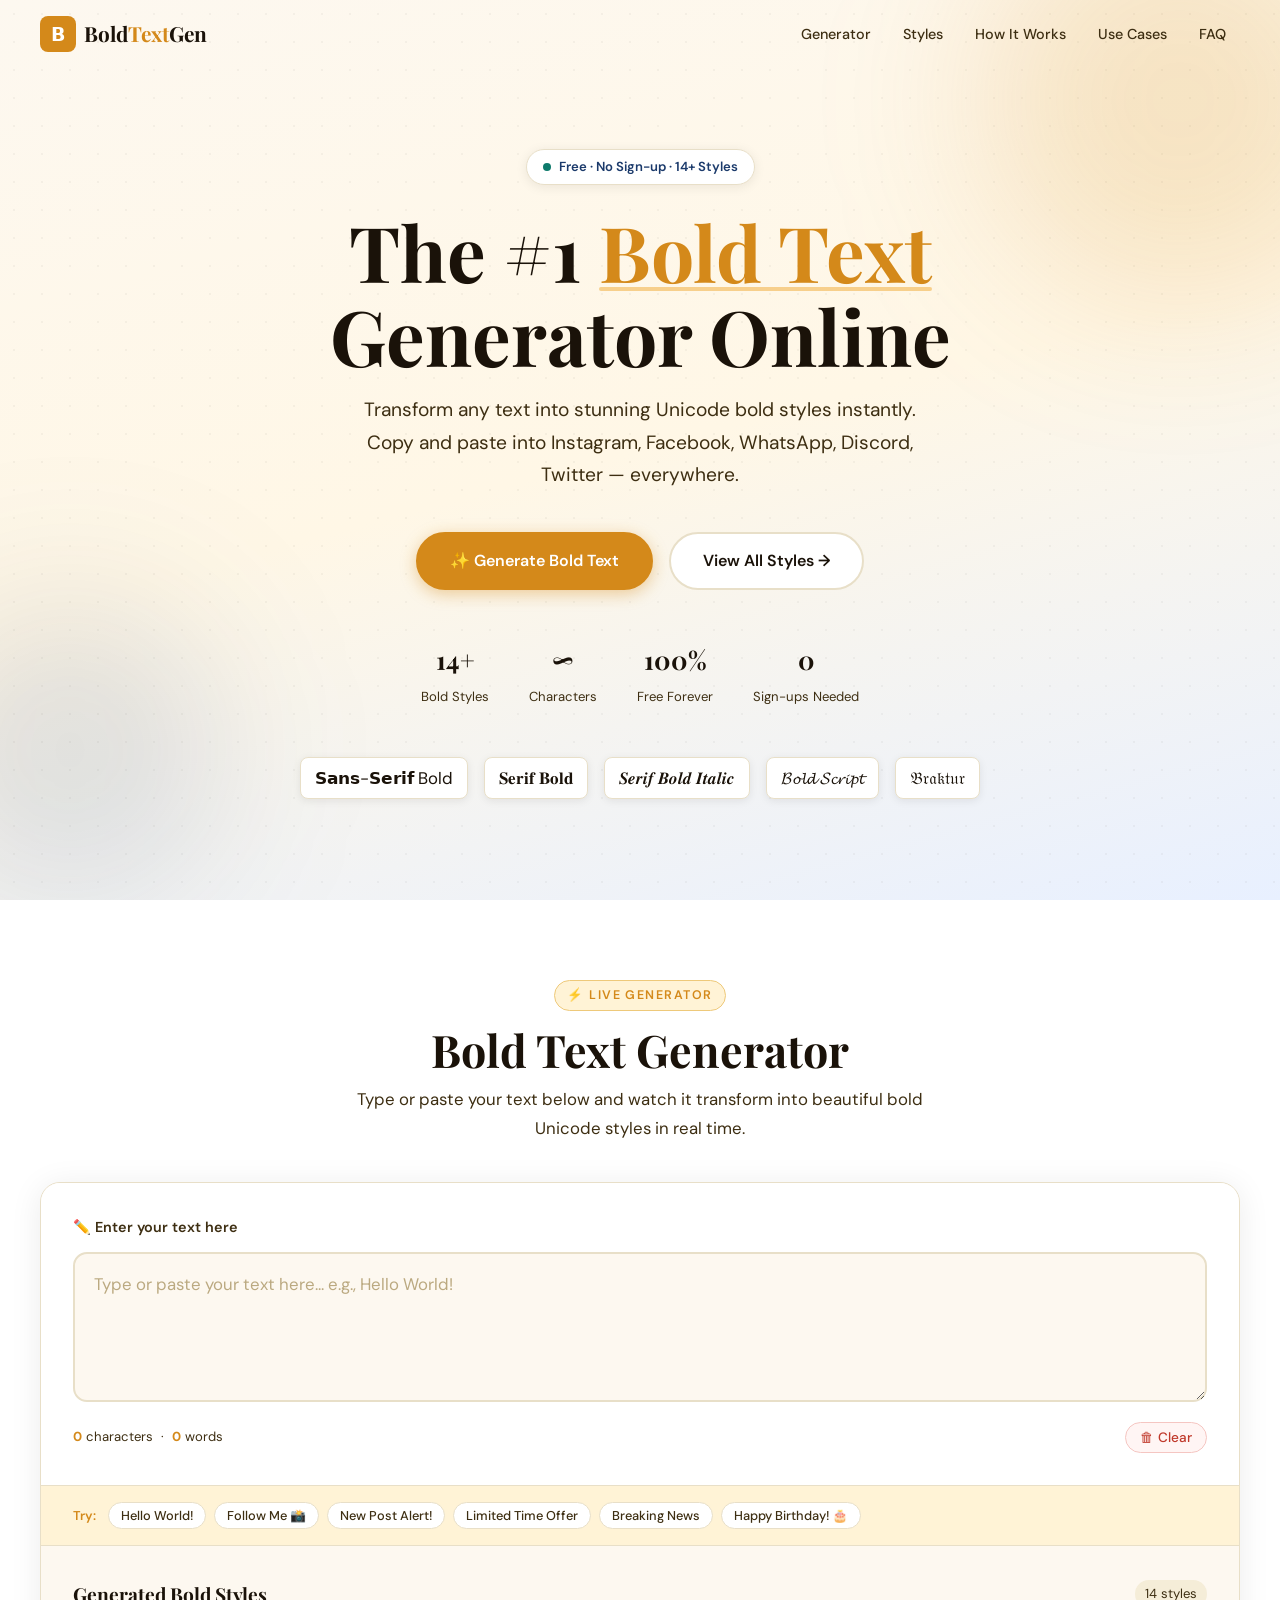
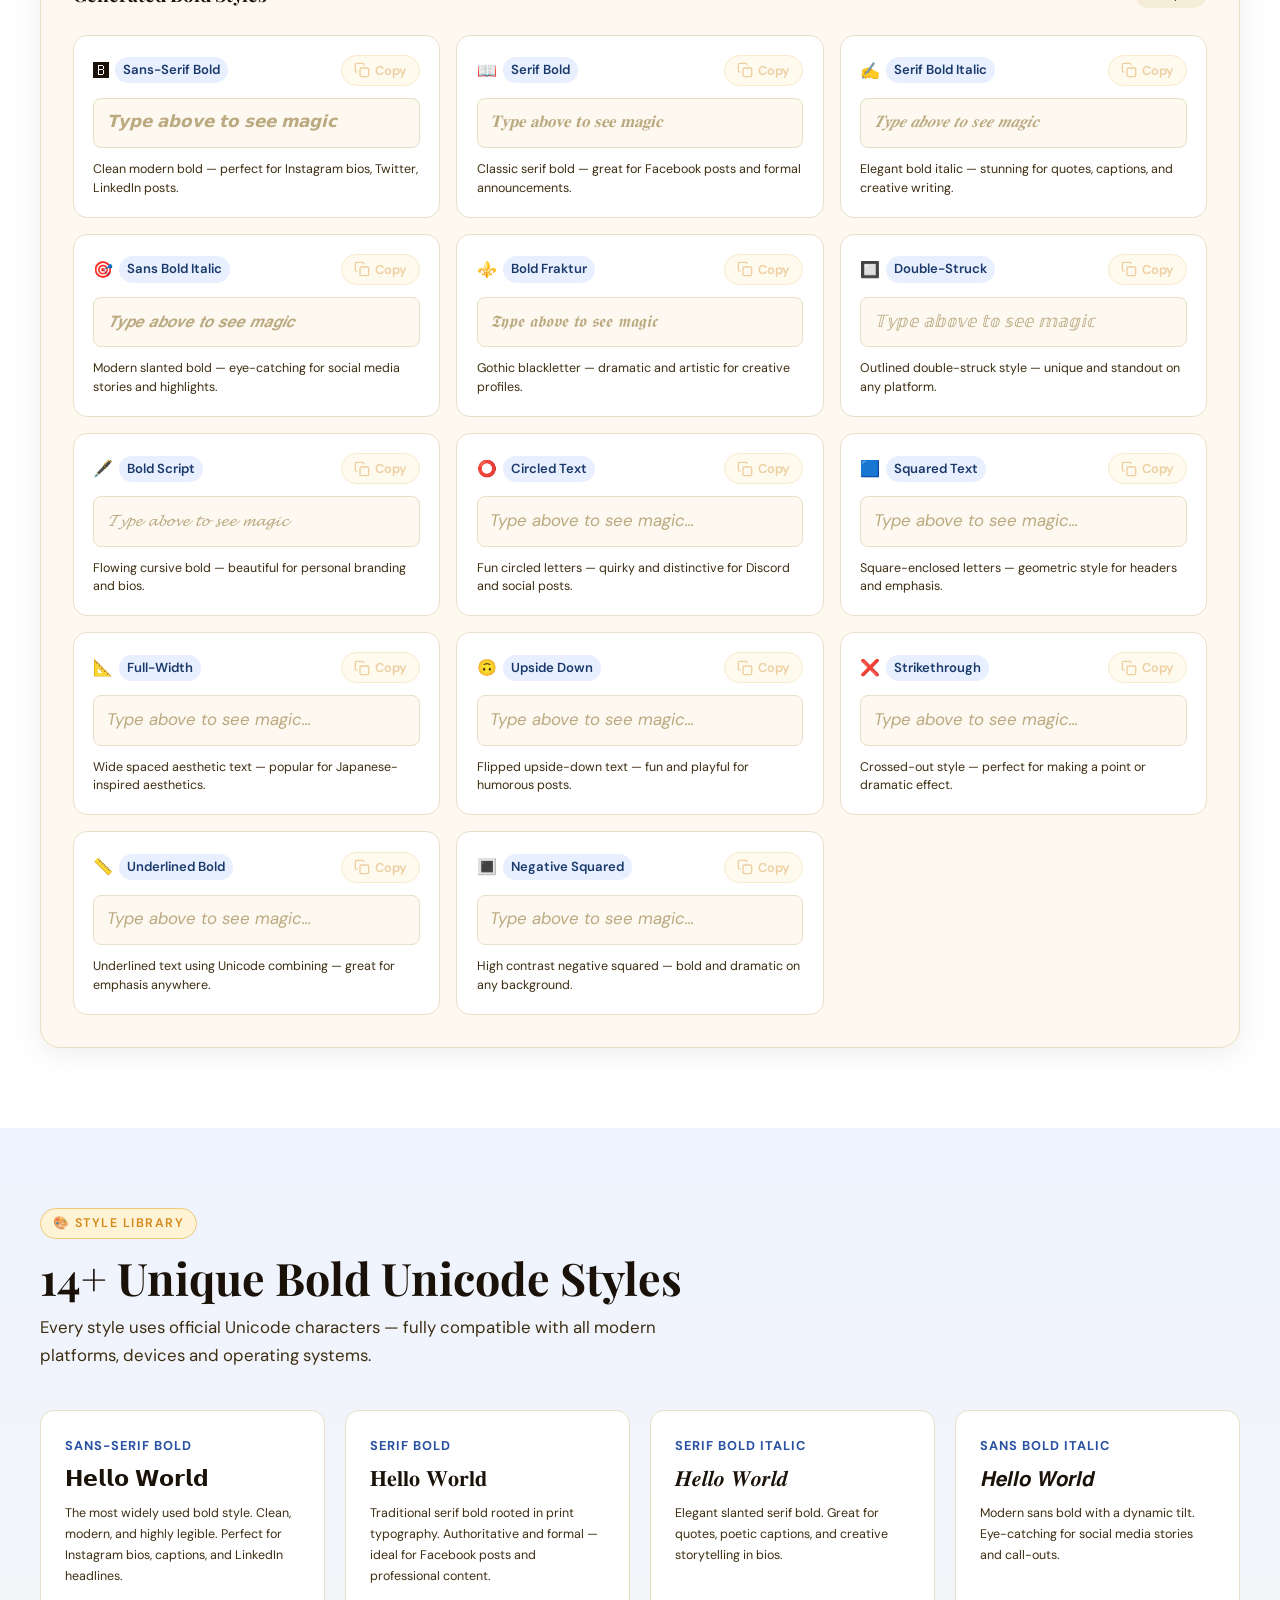
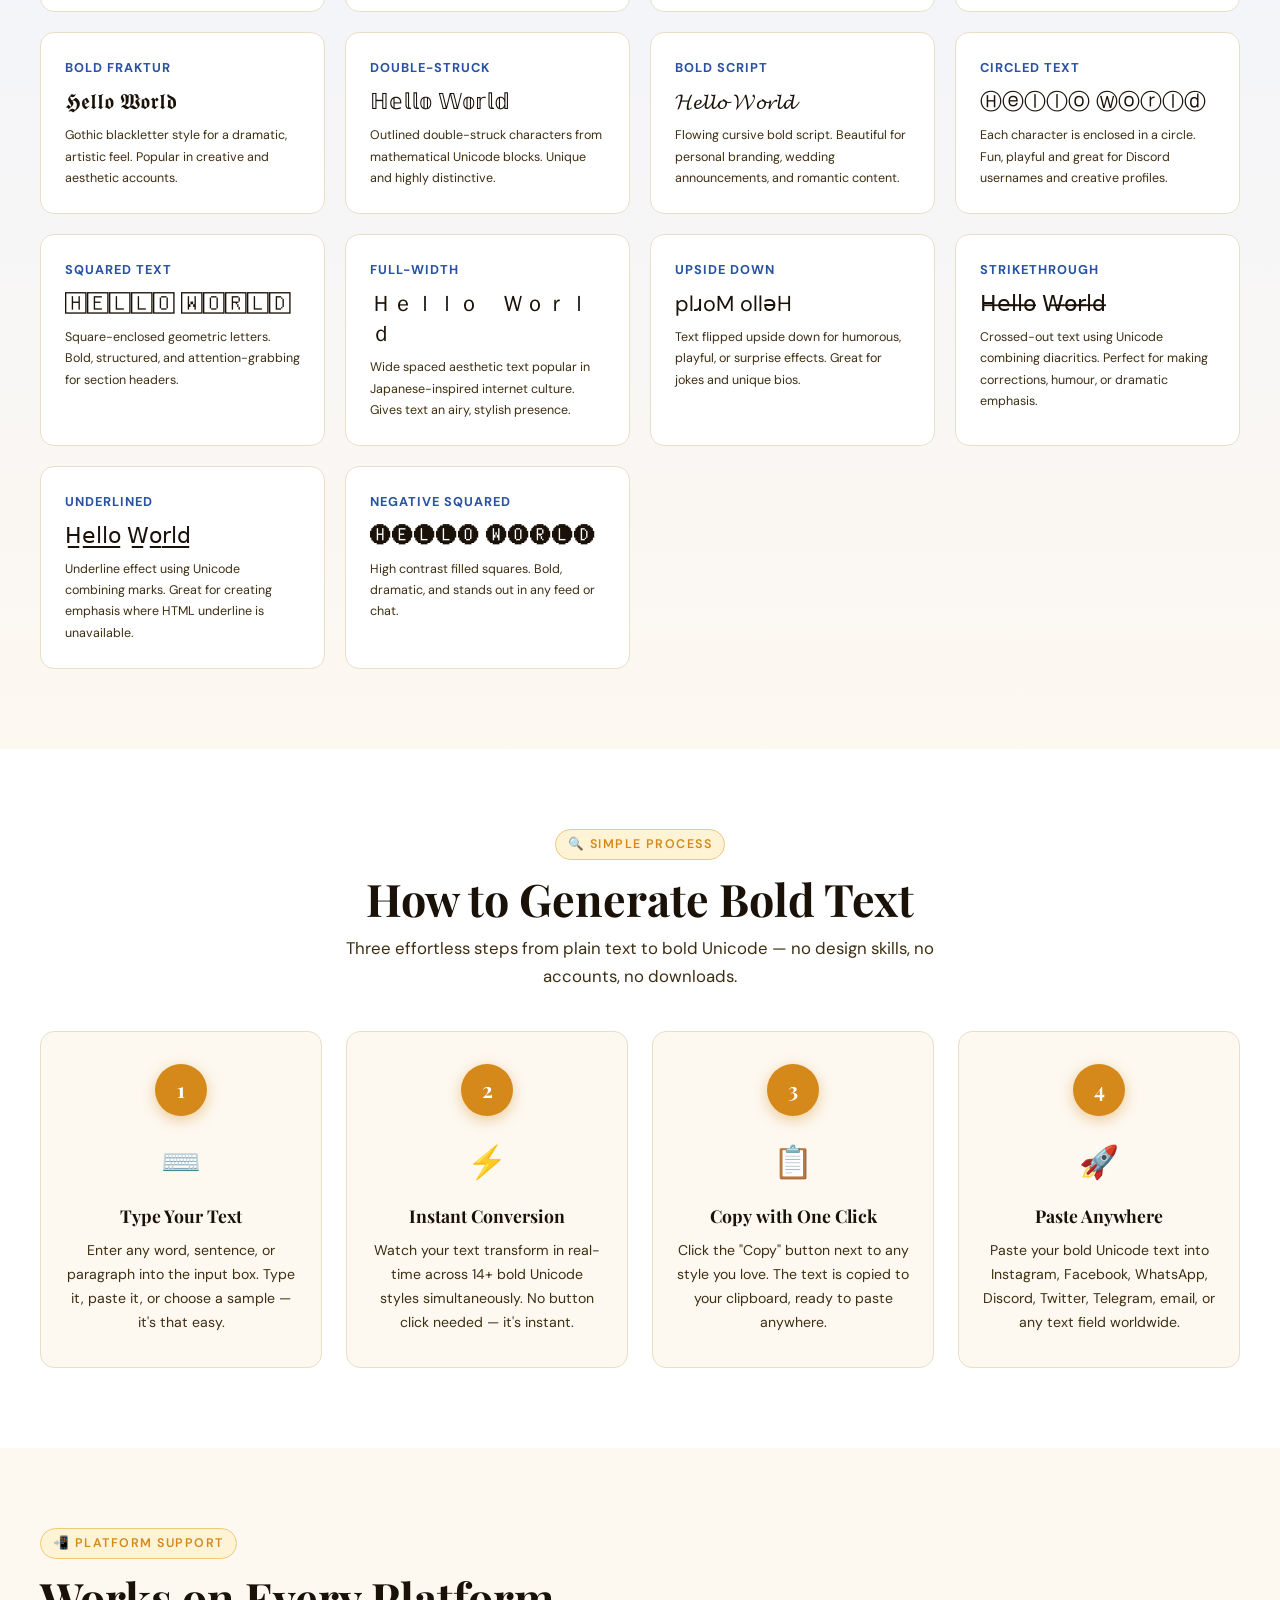
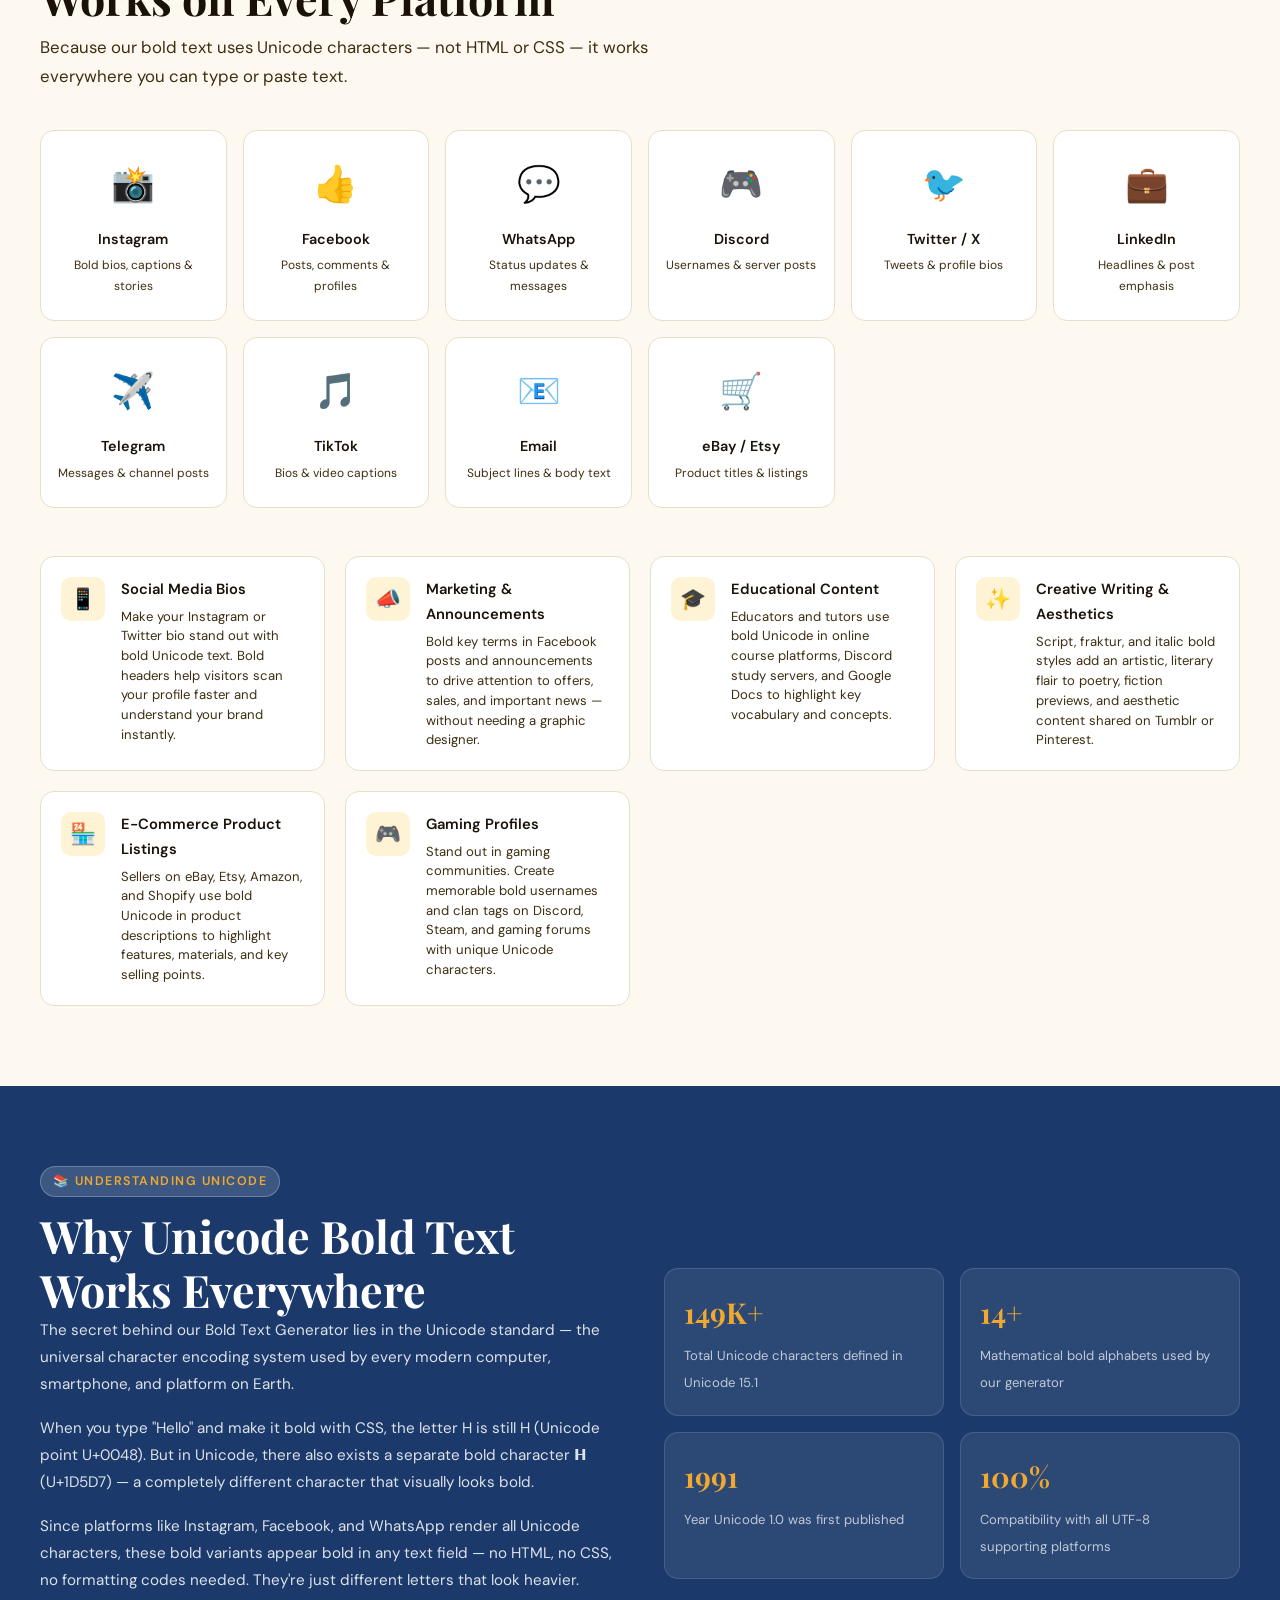
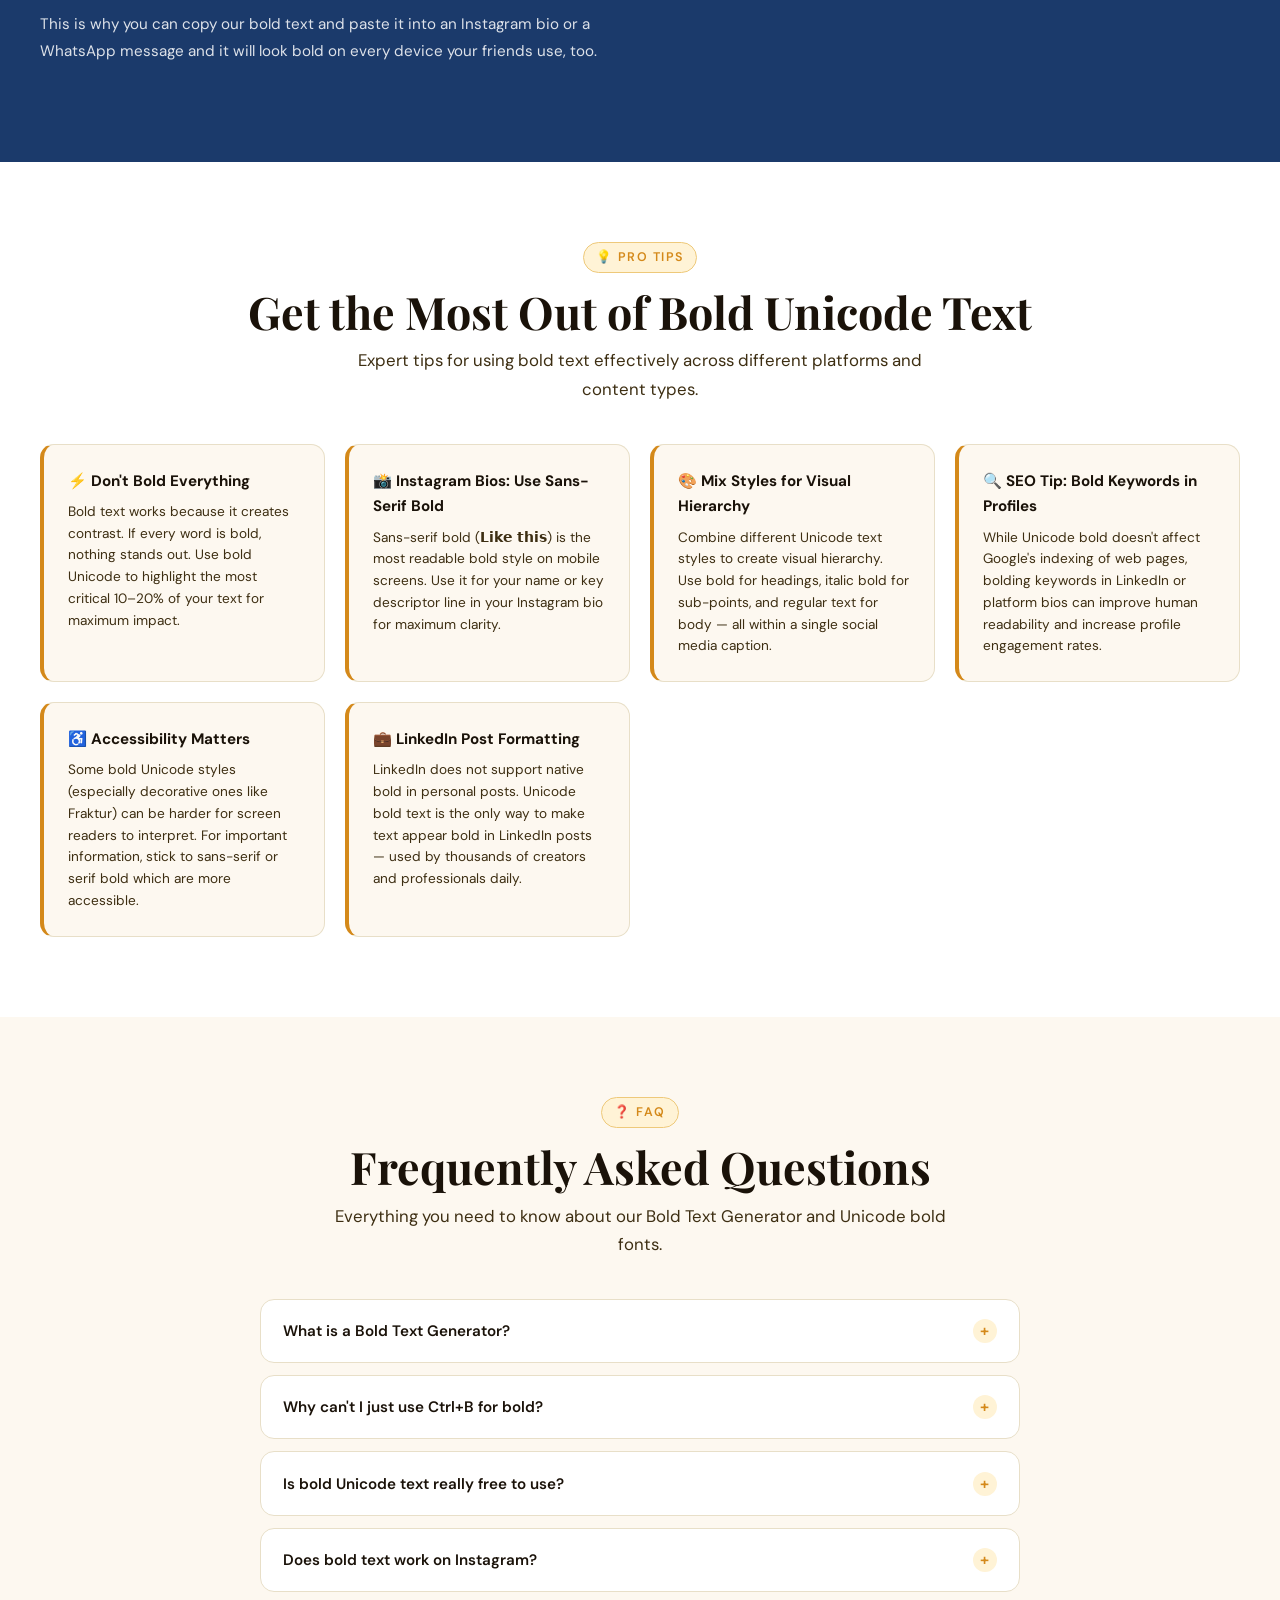
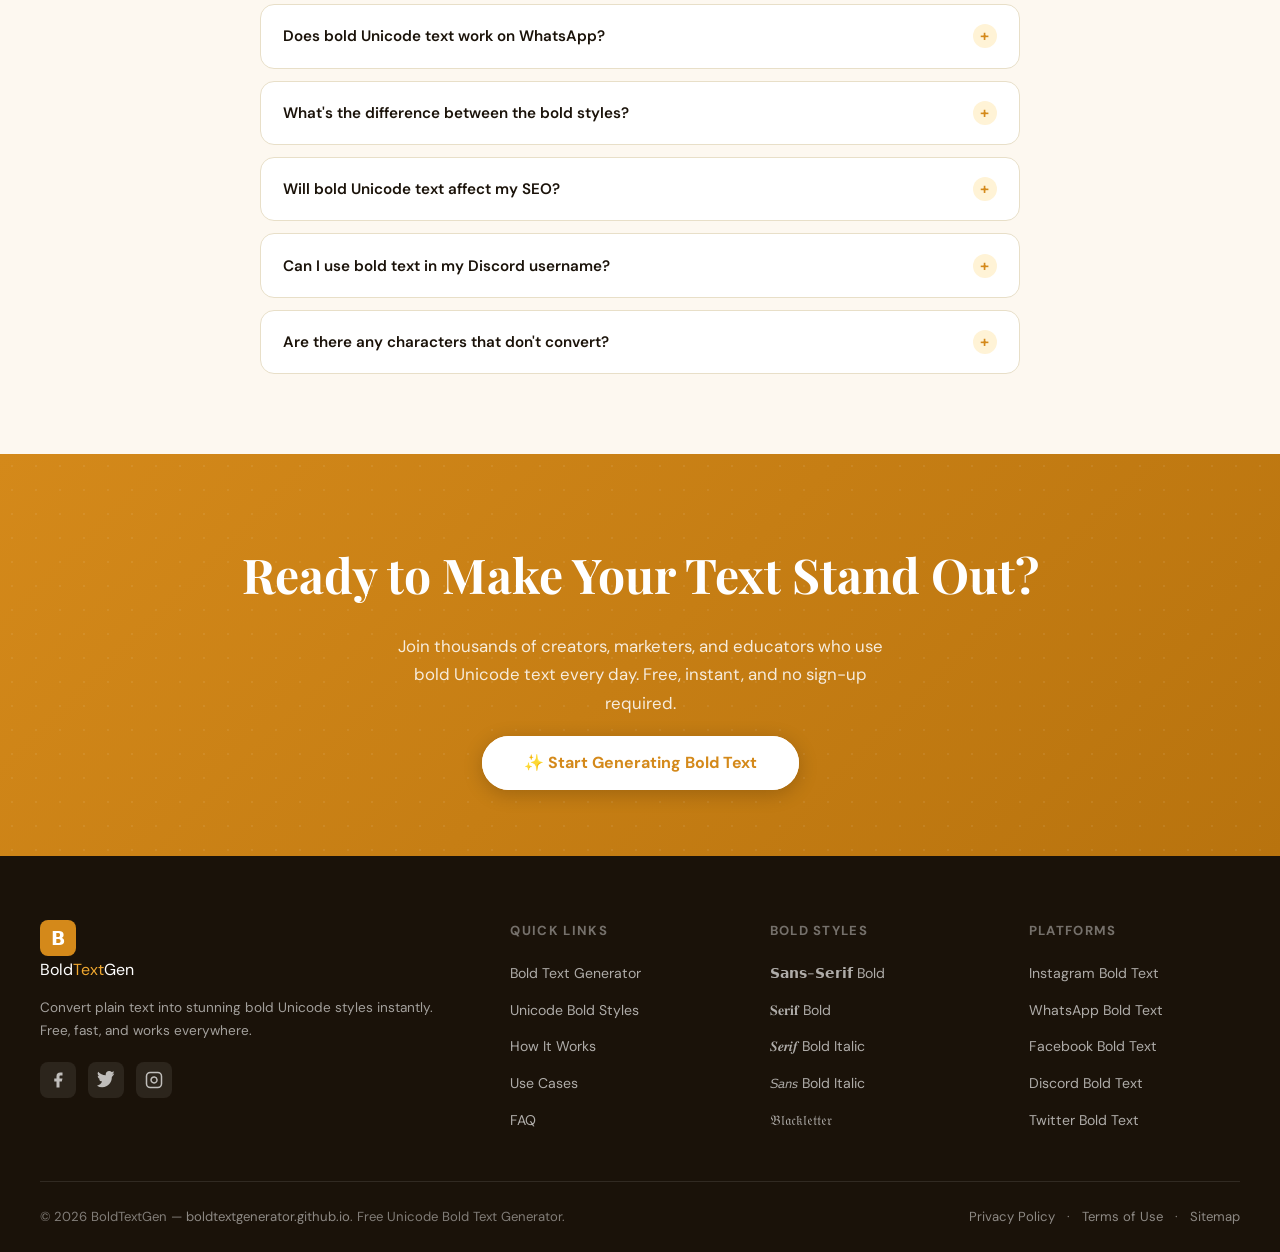
==== index.html @ 22247090 "Add files via upload" ====
<!DOCTYPE html>
<html lang="en">
<head>
  <meta charset="UTF-8" />
  <meta name="viewport" content="width=device-width, initial-scale=1.0" />
  <title>Bold Text Generator — Free Unicode Bold Fonts for Instagram, Facebook & More</title>
  <meta name="description" content="Free Bold Text Generator — Convert any text into 14+ Unicode bold styles instantly. Copy bold sans-serif, serif, italic, fraktur & more. Works on Instagram, Facebook, WhatsApp, Discord, Twitter." />
  <meta name="keywords" content="bold text generator, bold font generator, unicode bold text, bold text copy paste, instagram bold text, facebook bold text, bold letters generator, bold unicode, bold text for social media, whatsapp bold text" />
  <meta name="author" content="BoldTextGenerator" />
  <link rel="canonical" href="https://boldtextgenerator.github.io/" />

  <!-- Open Graph -->
  <meta property="og:type" content="website" />
  <meta property="og:title" content="Bold Text Generator — Free Unicode Bold Fonts" />
  <meta property="og:description" content="Convert text to 14+ bold Unicode styles instantly. Copy and paste anywhere — Instagram, WhatsApp, Facebook, Discord, Twitter." />
  <meta property="og:url" content="https://boldtextgenerator.github.io/" />
  <meta property="og:image" content="https://boldtextgenerator.github.io/og-image.png" />
  <meta property="og:site_name" content="BoldTextGenerator" />

  <!-- Twitter Card -->
  <meta name="twitter:card" content="summary_large_image" />
  <meta name="twitter:title" content="Bold Text Generator — Free Unicode Bold Fonts" />
  <meta name="twitter:description" content="Convert text to 14+ bold Unicode styles. Works everywhere: Instagram, Facebook, Discord, WhatsApp." />
  <meta name="twitter:image" content="https://boldtextgenerator.github.io/og-image.png" />

  <!-- Favicon inline -->
  <link rel="icon" href="data:image/svg+xml,<svg xmlns='http://www.w3.org/2000/svg' viewBox='0 0 32 32'><rect width='32' height='32' rx='8' fill='%23D4891A'/><text x='6' y='24' font-size='22' fill='white' font-weight='900' font-family='Georgia'>𝗕</text></svg>" />

  <!-- CSS -->
  <link rel="stylesheet" href="css/style.css" />

  <!-- Schema Markup — WebApplication -->
  <script type="application/ld+json">
  {
    "@context": "https://schema.org",
    "@type": "WebApplication",
    "name": "Bold Text Generator",
    "url": "https://boldtextgenerator.github.io",
    "description": "Free online tool to convert any text into 14+ Unicode bold styles. Supports sans-serif bold, serif bold, bold italic, fraktur, script and more. Works on Instagram, Facebook, WhatsApp, Discord.",
    "applicationCategory": "UtilitiesApplication",
    "operatingSystem": "Web",
    "offers": {
      "@type": "Offer",
      "price": "0",
      "priceCurrency": "USD"
    },
    "featureList": [
      "14+ Unicode bold text styles",
      "Instant real-time conversion",
      "One-click copy to clipboard",
      "Works on all platforms",
      "Mobile friendly",
      "No sign-up required"
    ]
  }
  </script>

  <!-- Schema Markup — FAQPage -->
  <script type="application/ld+json">
  {
    "@context": "https://schema.org",
    "@type": "FAQPage",
    "mainEntity": [
      {
        "@type": "Question",
        "name": "What is a Bold Text Generator?",
        "acceptedAnswer": {
          "@type": "Answer",
          "text": "A Bold Text Generator converts regular text into Unicode bold characters that look bold without using HTML or CSS formatting. These Unicode characters work anywhere text is accepted — social media, messaging apps, email, and more."
        }
      },
      {
        "@type": "Question",
        "name": "How does bold text work on Instagram and Facebook?",
        "acceptedAnswer": {
          "@type": "Answer",
          "text": "Instagram and Facebook bio, captions, and posts do not support HTML formatting. Unicode bold characters like 𝗕𝗼𝗹𝗱 look bold because they are distinct characters in the Unicode standard, not styling — so they appear bold everywhere."
        }
      },
      {
        "@type": "Question",
        "name": "Is the Bold Text Generator free to use?",
        "acceptedAnswer": {
          "@type": "Answer",
          "text": "Yes! Our Bold Text Generator is 100% free with no account, sign-up, or subscription required. Just type your text and copy the bold version."
        }
      },
      {
        "@type": "Question",
        "name": "What bold text styles are available?",
        "acceptedAnswer": {
          "@type": "Answer",
          "text": "We offer 14+ bold Unicode styles including Sans-Serif Bold, Serif Bold, Bold Italic (Serif & Sans), Bold Fraktur, Bold Script, Double-Struck, Circled, Squared, Full-Width, Upside Down, Strikethrough, and more."
        }
      }
    ]
  }
  </script>

  <!-- Schema Markup — BreadcrumbList -->
  <script type="application/ld+json">
  {
    "@context": "https://schema.org",
    "@type": "BreadcrumbList",
    "itemListElement": [
      {
        "@type": "ListItem",
        "position": 1,
        "name": "Home",
        "item": "https://boldtextgenerator.github.io/"
      }
    ]
  }
  </script>
</head>
<body>

  <!-- ── HEADER (JS Component) ─────────────────────────────── -->
  <header id="site-header" role="banner"></header>

  <!-- ── TOAST ──────────────────────────────────────────────── -->
  <div id="toast" role="status" aria-live="polite"></div>

  <main>

    <!-- ══════════════════════════════════════════════════════════
         SECTION 1: HERO
    ══════════════════════════════════════════════════════════ -->
    <section id="hero" aria-label="Bold Text Generator Hero">
      <div class="hero-bg-pattern"></div>
      <div class="hero-blob hero-blob-1"></div>
      <div class="hero-blob hero-blob-2"></div>
      <div class="container">
        <div class="hero-content">
          <div class="hero-badge">
            <span class="dot"></span>
            Free · No Sign-up · 14+ Styles
          </div>
          <h1 class="hero-title">
            The #1 <span class="highlight">Bold Text</span><br>Generator Online
          </h1>
          <p class="hero-subtitle">
            Transform any text into stunning Unicode bold styles instantly. Copy and paste into Instagram, Facebook, WhatsApp, Discord, Twitter — everywhere.
          </p>
          <div class="hero-cta-group">
            <a href="#generator" class="btn-primary">✨ Generate Bold Text</a>
            <a href="#styles" class="btn-secondary">View All Styles →</a>
          </div>
          <div class="hero-stats">
            <div class="hero-stat">
              <strong>14+</strong>
              <span>Bold Styles</span>
            </div>
            <div class="hero-stat">
              <strong>∞</strong>
              <span>Characters</span>
            </div>
            <div class="hero-stat">
              <strong>100%</strong>
              <span>Free Forever</span>
            </div>
            <div class="hero-stat">
              <strong>0</strong>
              <span>Sign-ups Needed</span>
            </div>
          </div>
          <div class="hero-bold-preview" aria-label="Bold text style previews">
            <span class="preview-chip">𝗦𝗮𝗻𝘀-𝗦𝗲𝗿𝗶𝗳 Bold</span>
            <span class="preview-chip">𝐒𝐞𝐫𝐢𝐟 𝐁𝐨𝐥𝐝</span>
            <span class="preview-chip">𝑺𝒆𝒓𝒊𝒇 𝑩𝒐𝒍𝒅 𝑰𝒕𝒂𝒍𝒊𝒄</span>
            <span class="preview-chip">𝓑𝓸𝓵𝓭 𝓢𝓬𝓻𝓲𝓹𝓽</span>
            <span class="preview-chip">𝔅𝔯𝔞𝔨𝔱𝔲𝔯</span>
          </div>
        </div>
      </div>
    </section>

    <!-- ══════════════════════════════════════════════════════════
         SECTION 2: GENERATOR TOOL
    ══════════════════════════════════════════════════════════ -->
    <section id="generator" aria-label="Bold Text Generator Tool">
      <div class="container">
        <div class="section-header animate-in" style="text-align:center;">
          <div class="section-tag">⚡ Live Generator</div>
          <h2 class="section-title">Bold Text Generator</h2>
          <p class="section-subtitle" style="margin:0.5rem auto 0;">Type or paste your text below and watch it transform into beautiful bold Unicode styles in real time.</p>
        </div>

        <div class="generator-wrap animate-in">
          <!-- Input -->
          <div class="generator-input-area">
            <div class="input-label">
              ✏️ Enter your text here
            </div>
            <div class="input-wrap">
              <textarea
                id="inputText"
                placeholder="Type or paste your text here... e.g., Hello World!"
                aria-label="Enter text to convert to bold"
                rows="4"
                spellcheck="true"
              ></textarea>
            </div>
            <div class="input-footer">
              <span class="char-count">
                <strong id="charCount">0</strong> characters &nbsp;·&nbsp; <strong id="wordCount">0</strong> words
              </span>
              <div class="input-actions">
                <button class="btn-clear" id="clearBtn" aria-label="Clear input text">
                  🗑 Clear
                </button>
              </div>
            </div>
          </div>

          <!-- Sample Texts -->
          <div class="sample-row" aria-label="Sample text shortcuts">
            <span class="sample-label">Try:</span>
            <button class="sample-btn" data-sample="Hello World!" aria-label="Sample: Hello World">Hello World!</button>
            <button class="sample-btn" data-sample="Follow Me on Instagram" aria-label="Sample: Follow Me">Follow Me 📸</button>
            <button class="sample-btn" data-sample="New Post Alert!" aria-label="Sample: New Post Alert">New Post Alert!</button>
            <button class="sample-btn" data-sample="Limited Time Offer" aria-label="Sample: Limited Time Offer">Limited Time Offer</button>
            <button class="sample-btn" data-sample="Breaking News" aria-label="Sample: Breaking News">Breaking News</button>
            <button class="sample-btn" data-sample="Happy Birthday!" aria-label="Sample: Happy Birthday">Happy Birthday! 🎂</button>
          </div>

          <!-- Output -->
          <div class="output-grid-wrap">
            <div class="output-grid-header">
              <h3 class="output-grid-title">Generated Bold Styles</h3>
              <span class="output-grid-count">14 styles</span>
            </div>
            <div id="outputContainer" role="region" aria-label="Bold text outputs" aria-live="polite"></div>
          </div>
        </div>
      </div>
    </section>

    <!-- ══════════════════════════════════════════════════════════
         SECTION 3: STYLES SHOWCASE
    ══════════════════════════════════════════════════════════ -->
    <section id="styles" aria-label="Unicode Bold Text Styles">
      <div class="container">
        <div class="section-header animate-in">
          <div class="section-tag">🎨 Style Library</div>
          <h2 class="section-title">14+ Unique Bold Unicode Styles</h2>
          <p class="section-subtitle">Every style uses official Unicode characters — fully compatible with all modern platforms, devices and operating systems.</p>
        </div>
        <div class="styles-grid">
          <div class="style-showcase-card animate-in">
            <div class="style-name">Sans-Serif Bold</div>
            <div class="style-preview">𝗛𝗲𝗹𝗹𝗼 𝗪𝗼𝗿𝗹𝗱</div>
            <p class="style-desc-small">The most widely used bold style. Clean, modern, and highly legible. Perfect for Instagram bios, captions, and LinkedIn headlines.</p>
          </div>
          <div class="style-showcase-card animate-in">
            <div class="style-name">Serif Bold</div>
            <div class="style-preview">𝐇𝐞𝐥𝐥𝐨 𝐖𝐨𝐫𝐥𝐝</div>
            <p class="style-desc-small">Traditional serif bold rooted in print typography. Authoritative and formal — ideal for Facebook posts and professional content.</p>
          </div>
          <div class="style-showcase-card animate-in">
            <div class="style-name">Serif Bold Italic</div>
            <div class="style-preview">𝑯𝒆𝒍𝒍𝒐 𝑾𝒐𝒓𝒍𝒅</div>
            <p class="style-desc-small">Elegant slanted serif bold. Great for quotes, poetic captions, and creative storytelling in bios.</p>
          </div>
          <div class="style-showcase-card animate-in">
            <div class="style-name">Sans Bold Italic</div>
            <div class="style-preview">𝙃𝙚𝙡𝙡𝙤 𝙒𝙤𝙧𝙡𝙙</div>
            <p class="style-desc-small">Modern sans bold with a dynamic tilt. Eye-catching for social media stories and call-outs.</p>
          </div>
          <div class="style-showcase-card animate-in">
            <div class="style-name">Bold Fraktur</div>
            <div class="style-preview">𝕳𝖊𝖑𝖑𝖔 𝖂𝖔𝖗𝖑𝖉</div>
            <p class="style-desc-small">Gothic blackletter style for a dramatic, artistic feel. Popular in creative and aesthetic accounts.</p>
          </div>
          <div class="style-showcase-card animate-in">
            <div class="style-name">Double-Struck</div>
            <div class="style-preview">ℍ𝕖𝕝𝕝𝕠 𝕎𝕠𝕣𝕝𝕕</div>
            <p class="style-desc-small">Outlined double-struck characters from mathematical Unicode blocks. Unique and highly distinctive.</p>
          </div>
          <div class="style-showcase-card animate-in">
            <div class="style-name">Bold Script</div>
            <div class="style-preview">𝓗𝓮𝓵𝓵𝓸 𝓦𝓸𝓻𝓵𝓭</div>
            <p class="style-desc-small">Flowing cursive bold script. Beautiful for personal branding, wedding announcements, and romantic content.</p>
          </div>
          <div class="style-showcase-card animate-in">
            <div class="style-name">Circled Text</div>
            <div class="style-preview">Ⓗⓔⓛⓛⓞ Ⓦⓞⓡⓛⓓ</div>
            <p class="style-desc-small">Each character is enclosed in a circle. Fun, playful and great for Discord usernames and creative profiles.</p>
          </div>
          <div class="style-showcase-card animate-in">
            <div class="style-name">Squared Text</div>
            <div class="style-preview">🄷🄴🄻🄻🄾 🅆🄾🅁🄻🄳</div>
            <p class="style-desc-small">Square-enclosed geometric letters. Bold, structured, and attention-grabbing for section headers.</p>
          </div>
          <div class="style-showcase-card animate-in">
            <div class="style-name">Full-Width</div>
            <div class="style-preview">Ｈｅｌｌｏ　Ｗｏｒｌｄ</div>
            <p class="style-desc-small">Wide spaced aesthetic text popular in Japanese-inspired internet culture. Gives text an airy, stylish presence.</p>
          </div>
          <div class="style-showcase-card animate-in">
            <div class="style-name">Upside Down</div>
            <div class="style-preview">plɹoM ollǝH</div>
            <p class="style-desc-small">Text flipped upside down for humorous, playful, or surprise effects. Great for jokes and unique bios.</p>
          </div>
          <div class="style-showcase-card animate-in">
            <div class="style-name">Strikethrough</div>
            <div class="style-preview">H̶e̶l̶l̶o̶ W̶o̶r̶l̶d̶</div>
            <p class="style-desc-small">Crossed-out text using Unicode combining diacritics. Perfect for making corrections, humour, or dramatic emphasis.</p>
          </div>
          <div class="style-showcase-card animate-in">
            <div class="style-name">Underlined</div>
            <div class="style-preview">H̲e̲l̲l̲o̲ W̲o̲r̲l̲d̲</div>
            <p class="style-desc-small">Underline effect using Unicode combining marks. Great for creating emphasis where HTML underline is unavailable.</p>
          </div>
          <div class="style-showcase-card animate-in">
            <div class="style-name">Negative Squared</div>
            <div class="style-preview">🅗🅔🅛🅛🅞 🅦🅞🅡🅛🅓</div>
            <p class="style-desc-small">High contrast filled squares. Bold, dramatic, and stands out in any feed or chat.</p>
          </div>
        </div>
      </div>
    </section>

    <!-- ══════════════════════════════════════════════════════════
         SECTION 4: HOW IT WORKS
    ══════════════════════════════════════════════════════════ -->
    <section id="how-it-works" aria-label="How Bold Text Generator Works">
      <div class="container">
        <div class="section-header animate-in" style="text-align:center;">
          <div class="section-tag">🔍 Simple Process</div>
          <h2 class="section-title">How to Generate Bold Text</h2>
          <p class="section-subtitle" style="margin:0.5rem auto 0;">Three effortless steps from plain text to bold Unicode — no design skills, no accounts, no downloads.</p>
        </div>
        <div class="steps-grid">
          <div class="step-card animate-in">
            <div class="step-number">1</div>
            <div class="step-icon">⌨️</div>
            <h3 class="step-title">Type Your Text</h3>
            <p class="step-text">Enter any word, sentence, or paragraph into the input box. Type it, paste it, or choose a sample — it's that easy.</p>
          </div>
          <div class="step-card animate-in">
            <div class="step-number">2</div>
            <div class="step-icon">⚡</div>
            <h3 class="step-title">Instant Conversion</h3>
            <p class="step-text">Watch your text transform in real-time across 14+ bold Unicode styles simultaneously. No button click needed — it's instant.</p>
          </div>
          <div class="step-card animate-in">
            <div class="step-number">3</div>
            <div class="step-icon">📋</div>
            <h3 class="step-title">Copy with One Click</h3>
            <p class="step-text">Click the "Copy" button next to any style you love. The text is copied to your clipboard, ready to paste anywhere.</p>
          </div>
          <div class="step-card animate-in">
            <div class="step-number">4</div>
            <div class="step-icon">🚀</div>
            <h3 class="step-title">Paste Anywhere</h3>
            <p class="step-text">Paste your bold Unicode text into Instagram, Facebook, WhatsApp, Discord, Twitter, Telegram, email, or any text field worldwide.</p>
          </div>
        </div>
      </div>
    </section>

    <!-- ══════════════════════════════════════════════════════════
         SECTION 5: USE CASES & PLATFORMS
    ══════════════════════════════════════════════════════════ -->
    <section id="uses" aria-label="Bold Text Use Cases and Platforms">
      <div class="container">
        <div class="section-header animate-in">
          <div class="section-tag">📲 Platform Support</div>
          <h2 class="section-title">Works on Every Platform</h2>
          <p class="section-subtitle">Because our bold text uses Unicode characters — not HTML or CSS — it works everywhere you can type or paste text.</p>
        </div>

        <div class="platforms-grid">
          <div class="platform-card animate-in">
            <div class="platform-icon">📸</div>
            <div class="platform-name">Instagram</div>
            <p class="platform-tip">Bold bios, captions & stories</p>
          </div>
          <div class="platform-card animate-in">
            <div class="platform-icon">👍</div>
            <div class="platform-name">Facebook</div>
            <p class="platform-tip">Posts, comments & profiles</p>
          </div>
          <div class="platform-card animate-in">
            <div class="platform-icon">💬</div>
            <div class="platform-name">WhatsApp</div>
            <p class="platform-tip">Status updates & messages</p>
          </div>
          <div class="platform-card animate-in">
            <div class="platform-icon">🎮</div>
            <div class="platform-name">Discord</div>
            <p class="platform-tip">Usernames & server posts</p>
          </div>
          <div class="platform-card animate-in">
            <div class="platform-icon">🐦</div>
            <div class="platform-name">Twitter / X</div>
            <p class="platform-tip">Tweets & profile bios</p>
          </div>
          <div class="platform-card animate-in">
            <div class="platform-icon">💼</div>
            <div class="platform-name">LinkedIn</div>
            <p class="platform-tip">Headlines & post emphasis</p>
          </div>
          <div class="platform-card animate-in">
            <div class="platform-icon">✈️</div>
            <div class="platform-name">Telegram</div>
            <p class="platform-tip">Messages & channel posts</p>
          </div>
          <div class="platform-card animate-in">
            <div class="platform-icon">🎵</div>
            <div class="platform-name">TikTok</div>
            <p class="platform-tip">Bios & video captions</p>
          </div>
          <div class="platform-card animate-in">
            <div class="platform-icon">📧</div>
            <div class="platform-name">Email</div>
            <p class="platform-tip">Subject lines & body text</p>
          </div>
          <div class="platform-card animate-in">
            <div class="platform-icon">🛒</div>
            <div class="platform-name">eBay / Etsy</div>
            <p class="platform-tip">Product titles & listings</p>
          </div>
        </div>

        <div class="uses-features">
          <div class="use-feature-card animate-in">
            <div class="use-icon">📱</div>
            <div>
              <div class="use-title">Social Media Bios</div>
              <p class="use-text">Make your Instagram or Twitter bio stand out with bold Unicode text. Bold headers help visitors scan your profile faster and understand your brand instantly.</p>
            </div>
          </div>
          <div class="use-feature-card animate-in">
            <div class="use-icon">📣</div>
            <div>
              <div class="use-title">Marketing & Announcements</div>
              <p class="use-text">Bold key terms in Facebook posts and announcements to drive attention to offers, sales, and important news — without needing a graphic designer.</p>
            </div>
          </div>
          <div class="use-feature-card animate-in">
            <div class="use-icon">🎓</div>
            <div>
              <div class="use-title">Educational Content</div>
              <p class="use-text">Educators and tutors use bold Unicode in online course platforms, Discord study servers, and Google Docs to highlight key vocabulary and concepts.</p>
            </div>
          </div>
          <div class="use-feature-card animate-in">
            <div class="use-icon">✨</div>
            <div>
              <div class="use-title">Creative Writing & Aesthetics</div>
              <p class="use-text">Script, fraktur, and italic bold styles add an artistic, literary flair to poetry, fiction previews, and aesthetic content shared on Tumblr or Pinterest.</p>
            </div>
          </div>
          <div class="use-feature-card animate-in">
            <div class="use-icon">🏪</div>
            <div>
              <div class="use-title">E-Commerce Product Listings</div>
              <p class="use-text">Sellers on eBay, Etsy, Amazon, and Shopify use bold Unicode in product descriptions to highlight features, materials, and key selling points.</p>
            </div>
          </div>
          <div class="use-feature-card animate-in">
            <div class="use-icon">🎮</div>
            <div>
              <div class="use-title">Gaming Profiles</div>
              <p class="use-text">Stand out in gaming communities. Create memorable bold usernames and clan tags on Discord, Steam, and gaming forums with unique Unicode characters.</p>
            </div>
          </div>
        </div>
      </div>
    </section>

    <!-- ══════════════════════════════════════════════════════════
         SECTION 6: ABOUT UNICODE
    ══════════════════════════════════════════════════════════ -->
    <section id="about-unicode" aria-label="About Unicode Bold Text">
      <div class="container">
        <div class="unicode-content">
          <div class="unicode-text animate-in">
            <div class="section-tag">📚 Understanding Unicode</div>
            <h2 class="section-title">Why Unicode Bold Text Works Everywhere</h2>
            <p>The secret behind our Bold Text Generator lies in the Unicode standard — the universal character encoding system used by every modern computer, smartphone, and platform on Earth.</p>
            <p>When you type "Hello" and make it bold with CSS, the letter H is still H (Unicode point U+0048). But in Unicode, there also exists a separate bold character 𝗛 (U+1D5D7) — a completely different character that visually looks bold.</p>
            <p>Since platforms like Instagram, Facebook, and WhatsApp render all Unicode characters, these bold variants appear bold in any text field — no HTML, no CSS, no formatting codes needed. They're just different letters that look heavier.</p>
            <p>This is why you can copy our bold text and paste it into an Instagram bio or a WhatsApp message and it will look bold on every device your friends use, too.</p>
          </div>
          <div class="unicode-facts animate-in">
            <div class="unicode-fact">
              <strong>149K+</strong>
              <span>Total Unicode characters defined in Unicode 15.1</span>
            </div>
            <div class="unicode-fact">
              <strong>14+</strong>
              <span>Mathematical bold alphabets used by our generator</span>
            </div>
            <div class="unicode-fact">
              <strong>1991</strong>
              <span>Year Unicode 1.0 was first published</span>
            </div>
            <div class="unicode-fact">
              <strong>100%</strong>
              <span>Compatibility with all UTF-8 supporting platforms</span>
            </div>
          </div>
        </div>
      </div>
    </section>

    <!-- ══════════════════════════════════════════════════════════
         SECTION 7: TIPS & BEST PRACTICES
    ══════════════════════════════════════════════════════════ -->
    <section id="tips" aria-label="Tips for Using Bold Text">
      <div class="container">
        <div class="section-header animate-in" style="text-align:center;">
          <div class="section-tag">💡 Pro Tips</div>
          <h2 class="section-title">Get the Most Out of Bold Unicode Text</h2>
          <p class="section-subtitle" style="margin:0.5rem auto 0;">Expert tips for using bold text effectively across different platforms and content types.</p>
        </div>
        <div class="tips-grid">
          <div class="tip-card animate-in">
            <div class="tip-title">⚡ Don't Bold Everything</div>
            <p class="tip-text">Bold text works because it creates contrast. If every word is bold, nothing stands out. Use bold Unicode to highlight the most critical 10–20% of your text for maximum impact.</p>
          </div>
          <div class="tip-card animate-in">
            <div class="tip-title">📸 Instagram Bios: Use Sans-Serif Bold</div>
            <p class="tip-text">Sans-serif bold (𝗟𝗶𝗸𝗲 𝘁𝗵𝗶𝘀) is the most readable bold style on mobile screens. Use it for your name or key descriptor line in your Instagram bio for maximum clarity.</p>
          </div>
          <div class="tip-card animate-in">
            <div class="tip-title">🎨 Mix Styles for Visual Hierarchy</div>
            <p class="tip-text">Combine different Unicode text styles to create visual hierarchy. Use bold for headings, italic bold for sub-points, and regular text for body — all within a single social media caption.</p>
          </div>
          <div class="tip-card animate-in">
            <div class="tip-title">🔍 SEO Tip: Bold Keywords in Profiles</div>
            <p class="tip-text">While Unicode bold doesn't affect Google's indexing of web pages, bolding keywords in LinkedIn or platform bios can improve human readability and increase profile engagement rates.</p>
          </div>
          <div class="tip-card animate-in">
            <div class="tip-title">♿ Accessibility Matters</div>
            <p class="tip-text">Some bold Unicode styles (especially decorative ones like Fraktur) can be harder for screen readers to interpret. For important information, stick to sans-serif or serif bold which are more accessible.</p>
          </div>
          <div class="tip-card animate-in">
            <div class="tip-title">💼 LinkedIn Post Formatting</div>
            <p class="tip-text">LinkedIn does not support native bold in personal posts. Unicode bold text is the only way to make text appear bold in LinkedIn posts — used by thousands of creators and professionals daily.</p>
          </div>
        </div>
      </div>
    </section>

    <!-- ══════════════════════════════════════════════════════════
         SECTION 8: FAQ
    ══════════════════════════════════════════════════════════ -->
    <section id="faq" aria-label="Frequently Asked Questions">
      <div class="container">
        <div class="section-header animate-in" style="text-align:center;">
          <div class="section-tag">❓ FAQ</div>
          <h2 class="section-title">Frequently Asked Questions</h2>
          <p class="section-subtitle" style="margin:0.5rem auto 0;">Everything you need to know about our Bold Text Generator and Unicode bold fonts.</p>
        </div>
        <div class="faq-list" role="list">

          <div class="faq-item" role="listitem">
            <button class="faq-q" aria-expanded="false">
              What is a Bold Text Generator?
              <span class="faq-icon" aria-hidden="true">+</span>
            </button>
            <div class="faq-a" role="region">
              A Bold Text Generator is a free online tool that converts plain text into Unicode bold characters. Unlike HTML bold tags (&lt;b&gt;) or CSS font-weight, these bold characters are actual unique Unicode code points that appear bold on every platform that supports Unicode — which is virtually all modern devices and apps.
            </div>
          </div>

          <div class="faq-item" role="listitem">
            <button class="faq-q" aria-expanded="false">
              Why can't I just use Ctrl+B for bold?
              <span class="faq-icon" aria-hidden="true">+</span>
            </button>
            <div class="faq-a" role="region">
              Ctrl+B creates HTML or markdown bold formatting that only works in apps that support rich text editing, like Microsoft Word or email clients. Instagram bios, WhatsApp messages, Twitter posts, and most social media fields are plain text only — they strip formatting. Unicode bold characters look bold because they are distinct Unicode characters, so they appear bold even in plain text fields.
            </div>
          </div>

          <div class="faq-item" role="listitem">
            <button class="faq-q" aria-expanded="false">
              Is bold Unicode text really free to use?
              <span class="faq-icon" aria-hidden="true">+</span>
            </button>
            <div class="faq-a" role="region">
              Absolutely — 100% free, forever. No account registration, no subscription, no credit card, no watermarks, no limits on how much text you can convert or copy. Just visit the page, type your text, and copy your bold version. Simple as that.
            </div>
          </div>

          <div class="faq-item" role="listitem">
            <button class="faq-q" aria-expanded="false">
              Does bold text work on Instagram?
              <span class="faq-icon" aria-hidden="true">+</span>
            </button>
            <div class="faq-a" role="region">
              Yes! Instagram supports Unicode characters in bios, captions, comments, and stories. You can copy any bold style from our generator and paste it directly into your Instagram bio or post caption. The text will appear bold for every user viewing your profile, regardless of their device or operating system.
            </div>
          </div>

          <div class="faq-item" role="listitem">
            <button class="faq-q" aria-expanded="false">
              Does bold Unicode text work on WhatsApp?
              <span class="faq-icon" aria-hidden="true">+</span>
            </button>
            <div class="faq-a" role="region">
              Yes! WhatsApp supports Unicode characters in messages, status updates, and profile names. Note that WhatsApp also has its own native bold formatting using asterisks (*bold*), but Unicode bold text is different — it looks bolder and you can use decorative styles like script or fraktur. Copy from our generator and paste into any WhatsApp field.
            </div>
          </div>

          <div class="faq-item" role="listitem">
            <button class="faq-q" aria-expanded="false">
              What's the difference between the bold styles?
              <span class="faq-icon" aria-hidden="true">+</span>
            </button>
            <div class="faq-a" role="region">
              Each bold style comes from a different range in the Unicode Mathematical Alphanumeric Symbols block (U+1D400 to U+1D7FF) or other Unicode blocks. Sans-Serif Bold (𝗔) is clean and modern. Serif Bold (𝐀) has traditional serifs. Bold Italic adds slant. Fraktur uses gothic letterforms. Script uses cursive forms. Each has a distinct visual personality suited for different content and platforms.
            </div>
          </div>

          <div class="faq-item" role="listitem">
            <button class="faq-q" aria-expanded="false">
              Will bold Unicode text affect my SEO?
              <span class="faq-icon" aria-hidden="true">+</span>
            </button>
            <div class="faq-a" role="region">
              For web pages indexed by Google, Unicode bold characters in body text are not treated the same as HTML &lt;strong&gt; or &lt;b&gt; tags for SEO purposes. Google may read the characters but won't attribute keyword weight to them. However, in social media profiles and bios, Unicode bold can improve human readability, click-through rates, and profile engagement — which indirectly supports your online presence.
            </div>
          </div>

          <div class="faq-item" role="listitem">
            <button class="faq-q" aria-expanded="false">
              Can I use bold text in my Discord username?
              <span class="faq-icon" aria-hidden="true">+</span>
            </button>
            <div class="faq-a" role="region">
              Yes! Discord supports Unicode characters in display names and messages. Note that Discord's own markdown supports **bold** in messages, but display names and user profiles don't support markdown — only Unicode characters. Use our generator to create a bold or decorated Discord display name that stands out in servers.
            </div>
          </div>

          <div class="faq-item" role="listitem">
            <button class="faq-q" aria-expanded="false">
              Are there any characters that don't convert?
              <span class="faq-icon" aria-hidden="true">+</span>
            </button>
            <div class="faq-a" role="region">
              The Unicode Mathematical Alphanumeric block only defines bold variants for the 26 Latin letters (A–Z, a–z) and digits 0–9 for most styles. Special characters, accented letters (like é or ñ), emoji, and symbols will pass through unchanged. Some styles like Double-Struck have special exceptions for certain letters (C, H, N, P, Q, R, Z) that use their own dedicated Unicode code points.
            </div>
          </div>

        </div>
      </div>
    </section>

    <!-- ══════════════════════════════════════════════════════════
         SECTION 9: CTA BANNER
    ══════════════════════════════════════════════════════════ -->
    <section id="cta-banner" aria-label="Call to Action">
      <div class="container cta-inner">
        <h2 class="cta-title">Ready to Make Your Text Stand Out?</h2>
        <p class="cta-subtitle">Join thousands of creators, marketers, and educators who use bold Unicode text every day. Free, instant, and no sign-up required.</p>
        <a href="#generator" class="btn-white">✨ Start Generating Bold Text</a>
      </div>
    </section>

  </main>

  <!-- ── FOOTER (JS Component) ─────────────────────────────── -->
  <footer id="site-footer" role="contentinfo"></footer>

  <!-- ── SCRIPTS ───────────────────────────────────────────── -->
  <script src="js/header.js"></script>
  <script src="js/footer.js"></script>
  <script src="js/converter.js"></script>
  <script src="js/app.js"></script>

  <!-- FAQ Accordion script (inline, minimal) -->
  <script>
    document.addEventListener('DOMContentLoaded', () => {
      document.querySelectorAll('.faq-q').forEach(btn => {
        btn.addEventListener('click', () => {
          const item = btn.closest('.faq-item');
          const isOpen = item.classList.contains('open');
          // Close all
          document.querySelectorAll('.faq-item.open').forEach(i => {
            i.classList.remove('open');
            i.querySelector('.faq-q').setAttribute('aria-expanded', 'false');
          });
          // Open clicked if it was closed
          if (!isOpen) {
            item.classList.add('open');
            btn.setAttribute('aria-expanded', 'true');
          }
        });
      });
    });
  </script>

</body>
</html>
---- css/style.css ----
/* ============================================================
   BOLD TEXT GENERATOR — Main Stylesheet
   Theme: Educational Bright — warm cream, golden accent, ink blue
   ============================================================ */

@import url('https://fonts.googleapis.com/css2?family=Playfair+Display:ital,wght@0,700;0,900;1,700&family=DM+Sans:wght@300;400;500;600&family=Space+Mono:wght@400;700&display=swap');

/* ── Variables ─────────────────────────────────────────────── */
:root {
  --cream: #FDF8F0;
  --cream-dark: #F5EDD8;
  --ink: #1A1209;
  --ink-mid: #3D2E12;
  --gold: #D4891A;
  --gold-light: #F0A830;
  --gold-pale: #FFF3D6;
  --blue: #1B3A6B;
  --blue-mid: #2952A3;
  --blue-light: #E8F0FF;
  --teal: #0D7A6B;
  --teal-light: #E0F5F1;
  --red: #C0392B;
  --border: #E8DFC8;
  --shadow: rgba(26,18,9,0.08);
  --shadow-lg: rgba(26,18,9,0.16);
  --radius: 14px;
  --radius-sm: 8px;
  --font-display: 'Playfair Display', Georgia, serif;
  --font-body: 'DM Sans', sans-serif;
  --font-mono: 'Space Mono', monospace;
  --max-w: 1200px;
  --transition: 0.22s ease;
}

/* ── Reset ──────────────────────────────────────────────────── */
*, *::before, *::after { box-sizing: border-box; margin: 0; padding: 0; }
html { scroll-behavior: smooth; font-size: 16px; }
body {
  font-family: var(--font-body);
  background: var(--cream);
  color: var(--ink);
  line-height: 1.7;
  overflow-x: hidden;
}
img, svg { display: block; max-width: 100%; }
a { color: var(--blue-mid); text-decoration: none; transition: color var(--transition); }
a:hover { color: var(--gold); }
ul { list-style: none; }
button { cursor: pointer; font-family: var(--font-body); border: none; background: none; }

/* ── Utility ────────────────────────────────────────────────── */
.container { width: min(var(--max-w), 100% - 2rem); margin-inline: auto; }
.section-title {
  font-family: var(--font-display);
  font-size: clamp(1.8rem, 3.5vw, 2.8rem);
  color: var(--ink);
  line-height: 1.2;
}
.section-subtitle {
  font-size: 1.05rem;
  color: var(--ink-mid);
  max-width: 620px;
  margin-top: 0.5rem;
}
.section-tag {
  display: inline-flex;
  align-items: center;
  gap: 6px;
  font-size: 0.78rem;
  font-weight: 600;
  letter-spacing: 0.12em;
  text-transform: uppercase;
  color: var(--gold);
  background: var(--gold-pale);
  border: 1px solid #EEC97A;
  padding: 4px 12px;
  border-radius: 100px;
  margin-bottom: 0.75rem;
}
.section-header { margin-bottom: 2.5rem; }

/* ── Animations ─────────────────────────────────────────────── */
@keyframes fadeUp {
  from { opacity: 0; transform: translateY(28px); }
  to { opacity: 1; transform: translateY(0); }
}
@keyframes pulseGold {
  0%, 100% { box-shadow: 0 0 0 0 rgba(212,137,26,0.35); }
  50% { box-shadow: 0 0 0 10px rgba(212,137,26,0); }
}
@keyframes float {
  0%, 100% { transform: translateY(0); }
  50% { transform: translateY(-8px); }
}
@keyframes shimmer {
  0% { background-position: -200% center; }
  100% { background-position: 200% center; }
}
.animate-in { opacity: 0; transform: translateY(24px); transition: opacity 0.5s ease, transform 0.5s ease; }
.animate-in.visible { opacity: 1; transform: none; }

/* ── NAVBAR ─────────────────────────────────────────────────── */
.navbar {
  position: fixed;
  top: 0;
  left: 0;
  right: 0;
  z-index: 1000;
  padding: 1rem 0;
  transition: background var(--transition), box-shadow var(--transition), padding var(--transition);
}
.navbar.scrolled {
  background: rgba(253,248,240,0.95);
  backdrop-filter: blur(12px);
  box-shadow: 0 2px 20px var(--shadow);
  padding: 0.6rem 0;
}
.nav-container {
  display: flex;
  align-items: center;
  justify-content: space-between;
  width: min(var(--max-w), 100% - 2rem);
  margin-inline: auto;
}
.nav-logo {
  display: flex;
  align-items: center;
  gap: 8px;
  font-family: var(--font-display);
  font-size: 1.3rem;
  font-weight: 700;
  color: var(--ink);
  text-decoration: none;
}
.logo-icon {
  width: 36px;
  height: 36px;
  background: var(--gold);
  border-radius: 8px;
  display: grid;
  place-items: center;
  font-size: 1.2rem;
  line-height: 1;
  color: white;
  font-style: normal;
}
.logo-accent { color: var(--gold); }
.nav-links {
  display: flex;
  gap: 0.25rem;
  align-items: center;
}
.nav-links a {
  color: var(--ink-mid);
  font-size: 0.9rem;
  font-weight: 500;
  padding: 6px 14px;
  border-radius: 100px;
  transition: background var(--transition), color var(--transition);
}
.nav-links a:hover { background: var(--gold-pale); color: var(--gold); }
.nav-toggle {
  display: none;
  flex-direction: column;
  gap: 5px;
  padding: 8px;
  border-radius: var(--radius-sm);
}
.nav-toggle span {
  width: 22px;
  height: 2px;
  background: var(--ink);
  transition: transform var(--transition), opacity var(--transition);
  display: block;
}
.nav-toggle.active span:nth-child(1) { transform: translateY(7px) rotate(45deg); }
.nav-toggle.active span:nth-child(2) { opacity: 0; }
.nav-toggle.active span:nth-child(3) { transform: translateY(-7px) rotate(-45deg); }

/* ── HERO ───────────────────────────────────────────────────── */
#hero {
  min-height: 100svh;
  display: grid;
  place-items: center;
  padding: 6rem 0 3rem;
  position: relative;
  overflow: hidden;
  background: linear-gradient(165deg, var(--cream) 0%, #FFF7E6 50%, var(--blue-light) 100%);
}
.hero-bg-pattern {
  position: absolute;
  inset: 0;
  opacity: 0.04;
  background-image: radial-gradient(circle, var(--ink) 1px, transparent 1px);
  background-size: 28px 28px;
  pointer-events: none;
}
.hero-blob {
  position: absolute;
  border-radius: 50%;
  filter: blur(80px);
  pointer-events: none;
}
.hero-blob-1 {
  width: 400px; height: 400px;
  background: rgba(212,137,26,0.18);
  top: -100px; right: -100px;
  animation: float 8s ease-in-out infinite;
}
.hero-blob-2 {
  width: 300px; height: 300px;
  background: rgba(27,58,107,0.12);
  bottom: 0; left: -80px;
  animation: float 10s ease-in-out infinite reverse;
}
.hero-content {
  text-align: center;
  position: relative;
  z-index: 1;
  animation: fadeUp 0.7s ease both;
}
.hero-badge {
  display: inline-flex;
  align-items: center;
  gap: 8px;
  background: white;
  border: 1px solid var(--border);
  border-radius: 100px;
  padding: 6px 16px;
  font-size: 0.82rem;
  font-weight: 600;
  color: var(--blue);
  margin-bottom: 1.5rem;
  box-shadow: 0 2px 12px var(--shadow);
}
.hero-badge .dot {
  width: 8px; height: 8px;
  background: var(--teal);
  border-radius: 50%;
  animation: pulseGold 2s infinite;
}
.hero-title {
  font-family: var(--font-display);
  font-size: clamp(2.4rem, 6vw, 5rem);
  line-height: 1.1;
  color: var(--ink);
  margin-bottom: 1rem;
}
.hero-title .highlight {
  position: relative;
  color: var(--gold);
  display: inline-block;
}
.hero-title .highlight::after {
  content: '';
  position: absolute;
  bottom: 2px;
  left: 0;
  right: 0;
  height: 4px;
  background: var(--gold-light);
  border-radius: 2px;
  opacity: 0.5;
}
.hero-subtitle {
  font-size: clamp(1rem, 1.8vw, 1.2rem);
  color: var(--ink-mid);
  max-width: 580px;
  margin: 0 auto 2.5rem;
}
.hero-cta-group {
  display: flex;
  gap: 1rem;
  justify-content: center;
  flex-wrap: wrap;
  margin-bottom: 3rem;
}
.btn-primary {
  background: var(--gold);
  color: white;
  padding: 0.85rem 2rem;
  border-radius: 100px;
  font-weight: 600;
  font-size: 1rem;
  border: 2px solid var(--gold);
  transition: all var(--transition);
  box-shadow: 0 4px 16px rgba(212,137,26,0.4);
}
.btn-primary:hover {
  background: var(--gold-light);
  border-color: var(--gold-light);
  color: white;
  transform: translateY(-2px);
  box-shadow: 0 8px 24px rgba(212,137,26,0.45);
}
.btn-secondary {
  background: white;
  color: var(--ink);
  padding: 0.85rem 2rem;
  border-radius: 100px;
  font-weight: 600;
  font-size: 1rem;
  border: 2px solid var(--border);
  transition: all var(--transition);
}
.btn-secondary:hover {
  border-color: var(--gold);
  color: var(--gold);
  transform: translateY(-2px);
}
.hero-stats {
  display: flex;
  gap: 2.5rem;
  justify-content: center;
  flex-wrap: wrap;
}
.hero-stat {
  text-align: center;
}
.hero-stat strong {
  display: block;
  font-family: var(--font-display);
  font-size: 1.6rem;
  color: var(--ink);
}
.hero-stat span {
  font-size: 0.82rem;
  color: var(--ink-mid);
}
.hero-bold-preview {
  margin-top: 3rem;
  display: flex;
  gap: 1rem;
  justify-content: center;
  flex-wrap: wrap;
}
.preview-chip {
  background: white;
  border: 1px solid var(--border);
  border-radius: 8px;
  padding: 6px 14px;
  font-size: 1.05rem;
  box-shadow: 0 2px 8px var(--shadow);
  transition: transform var(--transition);
}
.preview-chip:hover { transform: translateY(-3px); }

/* ── GENERATOR ──────────────────────────────────────────────── */
#generator {
  padding: 5rem 0;
  background: white;
}
.generator-wrap {
  background: var(--cream);
  border: 1px solid var(--border);
  border-radius: 20px;
  overflow: hidden;
  box-shadow: 0 4px 32px var(--shadow);
}
.generator-input-area {
  padding: 2rem;
  border-bottom: 1px solid var(--border);
  background: white;
}
.input-label {
  font-weight: 600;
  font-size: 0.9rem;
  color: var(--ink-mid);
  margin-bottom: 0.75rem;
  display: flex;
  align-items: center;
  gap: 8px;
}
.input-wrap {
  position: relative;
}
#inputText {
  width: 100%;
  min-height: 120px;
  max-height: 280px;
  padding: 1rem 1.2rem;
  font-family: var(--font-body);
  font-size: 1.05rem;
  line-height: 1.7;
  color: var(--ink);
  background: var(--cream);
  border: 2px solid var(--border);
  border-radius: var(--radius);
  resize: vertical;
  outline: none;
  transition: border-color var(--transition), box-shadow var(--transition);
}
#inputText:focus {
  border-color: var(--gold);
  box-shadow: 0 0 0 3px rgba(212,137,26,0.15);
  background: white;
}
#inputText::placeholder { color: #BBA980; }
.input-footer {
  display: flex;
  justify-content: space-between;
  align-items: center;
  margin-top: 0.75rem;
  flex-wrap: wrap;
  gap: 0.5rem;
}
.char-count {
  font-size: 0.82rem;
  color: var(--ink-mid);
}
.char-count strong { color: var(--gold); }
.input-actions {
  display: flex;
  gap: 0.5rem;
}
.btn-clear {
  padding: 6px 14px;
  font-size: 0.85rem;
  color: var(--red);
  border: 1px solid #F5C6C2;
  border-radius: 100px;
  background: #FFF5F4;
  transition: all var(--transition);
  font-weight: 500;
}
.btn-clear:hover { background: #FFEDEB; }

/* Sample buttons */
.sample-row {
  padding: 1rem 2rem;
  border-bottom: 1px solid var(--border);
  display: flex;
  gap: 0.5rem;
  flex-wrap: wrap;
  align-items: center;
  background: var(--gold-pale);
}
.sample-label {
  font-size: 0.8rem;
  font-weight: 600;
  color: var(--gold);
  margin-right: 0.25rem;
}
.sample-btn {
  padding: 4px 12px;
  font-size: 0.8rem;
  border: 1px solid var(--border);
  border-radius: 100px;
  background: white;
  color: var(--ink-mid);
  transition: all var(--transition);
  font-weight: 500;
}
.sample-btn:hover { background: var(--gold-pale); color: var(--gold); border-color: var(--gold); }

/* Output grid */
.output-grid-wrap {
  padding: 2rem;
}
.output-grid-header {
  display: flex;
  align-items: center;
  justify-content: space-between;
  margin-bottom: 1.5rem;
}
.output-grid-title {
  font-family: var(--font-display);
  font-size: 1.2rem;
  color: var(--ink);
}
.output-grid-count {
  font-size: 0.82rem;
  color: var(--ink-mid);
  background: var(--cream-dark);
  padding: 3px 10px;
  border-radius: 100px;
}
#outputContainer {
  display: grid;
  grid-template-columns: repeat(auto-fill, minmax(min(320px, 100%), 1fr));
  gap: 1rem;
}
.output-card {
  background: white;
  border: 1px solid var(--border);
  border-radius: var(--radius);
  padding: 1.2rem;
  transition: transform var(--transition), box-shadow var(--transition);
  animation: fadeUp 0.4s ease both;
  display: flex;
  flex-direction: column;
  gap: 0.75rem;
}
.output-card:hover {
  transform: translateY(-3px);
  box-shadow: 0 8px 28px var(--shadow-lg);
  border-color: var(--gold);
}
.card-header {
  display: flex;
  align-items: center;
  justify-content: space-between;
  gap: 0.5rem;
}
.card-meta {
  display: flex;
  align-items: center;
  gap: 6px;
}
.card-emoji { font-size: 1rem; }
.card-label {
  font-size: 0.82rem;
  font-weight: 600;
  color: var(--blue);
  background: var(--blue-light);
  padding: 2px 8px;
  border-radius: 100px;
}
.card-output {
  font-size: 1.05rem;
  line-height: 1.6;
  word-break: break-word;
  color: var(--ink);
  min-height: 3em;
  padding: 0.6rem 0.8rem;
  background: var(--cream);
  border-radius: var(--radius-sm);
  border: 1px solid var(--border);
}
.card-output.placeholder {
  color: #BBA980;
  font-style: italic;
}
.card-desc {
  font-size: 0.78rem;
  color: var(--ink-mid);
  line-height: 1.5;
}
.copy-btn {
  display: flex;
  align-items: center;
  gap: 5px;
  padding: 6px 12px;
  border-radius: 100px;
  font-size: 0.8rem;
  font-weight: 600;
  background: var(--gold-pale);
  color: var(--gold);
  border: 1px solid #EEC97A;
  transition: all var(--transition);
  white-space: nowrap;
}
.copy-btn:hover:not(.disabled) {
  background: var(--gold);
  color: white;
  border-color: var(--gold);
}
.copy-btn.copied {
  background: var(--teal);
  color: white;
  border-color: var(--teal);
}
.copy-btn.disabled { opacity: 0.4; cursor: not-allowed; }

/* ── STYLES SHOWCASE ────────────────────────────────────────── */
#styles {
  padding: 5rem 0;
  background: linear-gradient(180deg, #EEF3FF 0%, var(--cream) 100%);
}
.styles-grid {
  display: grid;
  grid-template-columns: repeat(auto-fill, minmax(260px, 1fr));
  gap: 1.25rem;
}
.style-showcase-card {
  background: white;
  border: 1px solid var(--border);
  border-radius: var(--radius);
  padding: 1.5rem;
  transition: all var(--transition);
}
.style-showcase-card:hover {
  border-color: var(--gold);
  box-shadow: 0 8px 28px var(--shadow);
  transform: translateY(-3px);
}
.style-name {
  font-size: 0.8rem;
  font-weight: 700;
  text-transform: uppercase;
  letter-spacing: 0.08em;
  color: var(--blue-mid);
  margin-bottom: 0.5rem;
}
.style-preview {
  font-size: 1.35rem;
  line-height: 1.4;
  color: var(--ink);
  margin-bottom: 0.5rem;
}
.style-desc-small {
  font-size: 0.78rem;
  color: var(--ink-mid);
}

/* ── HOW IT WORKS ───────────────────────────────────────────── */
#how-it-works {
  padding: 5rem 0;
  background: white;
}
.steps-grid {
  display: grid;
  grid-template-columns: repeat(auto-fit, minmax(220px, 1fr));
  gap: 1.5rem;
  position: relative;
}
.step-card {
  text-align: center;
  padding: 2rem 1.5rem;
  border-radius: var(--radius);
  background: var(--cream);
  border: 1px solid var(--border);
  position: relative;
  transition: all var(--transition);
}
.step-card:hover {
  background: white;
  box-shadow: 0 8px 28px var(--shadow);
  transform: translateY(-4px);
}
.step-number {
  width: 52px;
  height: 52px;
  background: var(--gold);
  color: white;
  border-radius: 50%;
  display: grid;
  place-items: center;
  font-family: var(--font-display);
  font-size: 1.3rem;
  font-weight: 700;
  margin: 0 auto 1.2rem;
  box-shadow: 0 4px 14px rgba(212,137,26,0.4);
}
.step-icon { font-size: 2rem; margin-bottom: 0.75rem; }
.step-title {
  font-family: var(--font-display);
  font-size: 1.1rem;
  color: var(--ink);
  margin-bottom: 0.5rem;
}
.step-text { font-size: 0.88rem; color: var(--ink-mid); }

/* ── USE CASES ──────────────────────────────────────────────── */
#uses {
  padding: 5rem 0;
  background: var(--cream);
}
.platforms-grid {
  display: grid;
  grid-template-columns: repeat(auto-fill, minmax(160px, 1fr));
  gap: 1rem;
  margin-bottom: 3rem;
}
.platform-card {
  background: white;
  border: 1px solid var(--border);
  border-radius: var(--radius);
  padding: 1.5rem 1rem;
  text-align: center;
  transition: all var(--transition);
}
.platform-card:hover {
  border-color: var(--gold);
  transform: translateY(-4px);
  box-shadow: 0 8px 24px var(--shadow);
}
.platform-icon { font-size: 2.2rem; margin-bottom: 0.75rem; }
.platform-name { font-weight: 600; font-size: 0.9rem; color: var(--ink); margin-bottom: 0.25rem; }
.platform-tip { font-size: 0.75rem; color: var(--ink-mid); }
.uses-features {
  display: grid;
  grid-template-columns: repeat(auto-fit, minmax(280px, 1fr));
  gap: 1.25rem;
  margin-top: 2rem;
}
.use-feature-card {
  display: flex;
  gap: 1rem;
  background: white;
  border: 1px solid var(--border);
  border-radius: var(--radius);
  padding: 1.25rem;
  transition: all var(--transition);
}
.use-feature-card:hover { box-shadow: 0 4px 16px var(--shadow); }
.use-icon {
  width: 44px;
  height: 44px;
  border-radius: 10px;
  background: var(--gold-pale);
  display: grid;
  place-items: center;
  font-size: 1.3rem;
  flex-shrink: 0;
}
.use-title { font-weight: 600; font-size: 0.92rem; color: var(--ink); margin-bottom: 0.3rem; }
.use-text { font-size: 0.82rem; color: var(--ink-mid); line-height: 1.5; }

/* ── ABOUT UNICODE ──────────────────────────────────────────── */
#about-unicode {
  padding: 5rem 0;
  background: var(--blue);
  color: white;
}
#about-unicode .section-title { color: white; }
#about-unicode .section-subtitle { color: rgba(255,255,255,0.75); }
#about-unicode .section-tag {
  background: rgba(255,255,255,0.15);
  border-color: rgba(255,255,255,0.25);
  color: var(--gold-light);
}
.unicode-content {
  display: grid;
  grid-template-columns: 1fr 1fr;
  gap: 3rem;
  align-items: center;
}
.unicode-text p {
  color: rgba(255,255,255,0.85);
  line-height: 1.8;
  margin-bottom: 1rem;
  font-size: 0.95rem;
}
.unicode-facts {
  display: grid;
  grid-template-columns: 1fr 1fr;
  gap: 1rem;
}
.unicode-fact {
  background: rgba(255,255,255,0.08);
  border: 1px solid rgba(255,255,255,0.12);
  border-radius: var(--radius);
  padding: 1.2rem;
}
.unicode-fact strong {
  display: block;
  font-family: var(--font-display);
  font-size: 1.8rem;
  color: var(--gold-light);
  margin-bottom: 0.25rem;
}
.unicode-fact span { font-size: 0.82rem; color: rgba(255,255,255,0.7); }

/* ── TIPS ───────────────────────────────────────────────────── */
#tips {
  padding: 5rem 0;
  background: white;
}
.tips-grid {
  display: grid;
  grid-template-columns: repeat(auto-fit, minmax(260px, 1fr));
  gap: 1.25rem;
}
.tip-card {
  background: var(--cream);
  border: 1px solid var(--border);
  border-radius: var(--radius);
  padding: 1.5rem;
  border-left: 4px solid var(--gold);
  transition: all var(--transition);
}
.tip-card:hover { background: white; box-shadow: 0 6px 20px var(--shadow); }
.tip-title {
  font-weight: 700;
  font-size: 0.95rem;
  color: var(--ink);
  margin-bottom: 0.4rem;
  display: flex;
  align-items: center;
  gap: 6px;
}
.tip-text { font-size: 0.85rem; color: var(--ink-mid); line-height: 1.6; }

/* ── FAQ ────────────────────────────────────────────────────── */
#faq {
  padding: 5rem 0;
  background: var(--cream);
}
.faq-list {
  max-width: 760px;
  margin: 0 auto;
  display: flex;
  flex-direction: column;
  gap: 0.75rem;
}
.faq-item {
  background: white;
  border: 1px solid var(--border);
  border-radius: var(--radius);
  overflow: hidden;
  transition: box-shadow var(--transition);
}
.faq-item:hover { box-shadow: 0 4px 16px var(--shadow); }
.faq-q {
  width: 100%;
  text-align: left;
  padding: 1.2rem 1.4rem;
  font-weight: 600;
  font-size: 0.95rem;
  color: var(--ink);
  display: flex;
  justify-content: space-between;
  align-items: center;
  gap: 1rem;
  cursor: pointer;
  transition: color var(--transition);
}
.faq-q:hover { color: var(--gold); }
.faq-icon {
  width: 24px;
  height: 24px;
  border-radius: 50%;
  background: var(--gold-pale);
  color: var(--gold);
  display: grid;
  place-items: center;
  flex-shrink: 0;
  font-size: 1rem;
  line-height: 1;
  transition: transform var(--transition), background var(--transition);
}
.faq-item.open .faq-icon {
  transform: rotate(45deg);
  background: var(--gold);
  color: white;
}
.faq-a {
  max-height: 0;
  overflow: hidden;
  transition: max-height 0.35s ease, padding var(--transition);
  padding: 0 1.4rem;
  font-size: 0.9rem;
  color: var(--ink-mid);
  line-height: 1.7;
}
.faq-item.open .faq-a {
  max-height: 400px;
  padding: 0 1.4rem 1.2rem;
}

/* ── CTA BANNER ─────────────────────────────────────────────── */
#cta-banner {
  padding: 5rem 0;
  background: linear-gradient(135deg, var(--gold) 0%, #B8730E 100%);
  text-align: center;
  position: relative;
  overflow: hidden;
}
#cta-banner::before {
  content: '';
  position: absolute;
  inset: 0;
  background-image: radial-gradient(circle, rgba(255,255,255,0.07) 1px, transparent 1px);
  background-size: 24px 24px;
}
.cta-inner { position: relative; z-index: 1; }
.cta-title {
  font-family: var(--font-display);
  font-size: clamp(1.8rem, 4vw, 3rem);
  color: white;
  margin-bottom: 1rem;
}
.cta-subtitle {
  font-size: 1.05rem;
  color: rgba(255,255,255,0.85);
  max-width: 520px;
  margin: 0 auto 2rem;
}
.btn-white {
  background: white;
  color: var(--gold);
  padding: 0.9rem 2.5rem;
  border-radius: 100px;
  font-weight: 700;
  font-size: 1rem;
  border: 2px solid white;
  transition: all var(--transition);
  box-shadow: 0 4px 20px rgba(0,0,0,0.2);
}
.btn-white:hover {
  background: var(--gold-pale);
  color: var(--gold);
  transform: translateY(-2px);
  box-shadow: 0 8px 28px rgba(0,0,0,0.25);
}

/* ── FOOTER ─────────────────────────────────────────────────── */
#site-footer {
  background: var(--ink);
  color: white;
  padding: 4rem 0 0;
}
.footer-inner {
  width: min(var(--max-w), 100% - 2rem);
  margin-inline: auto;
  display: grid;
  grid-template-columns: 2fr 1fr 1fr 1fr;
  gap: 3rem;
  padding-bottom: 3rem;
  border-bottom: 1px solid rgba(255,255,255,0.1);
}
.footer-logo { color: white; }
.footer-logo .logo-accent { color: var(--gold-light); }
.footer-tagline {
  font-size: 0.85rem;
  color: rgba(255,255,255,0.6);
  line-height: 1.7;
  margin-top: 0.75rem;
  margin-bottom: 1.25rem;
}
.footer-socials { display: flex; gap: 0.75rem; }
.footer-socials a {
  width: 36px; height: 36px;
  border-radius: 8px;
  background: rgba(255,255,255,0.08);
  display: grid;
  place-items: center;
  color: rgba(255,255,255,0.7);
  transition: all var(--transition);
}
.footer-socials a:hover { background: var(--gold); color: white; }
.footer-links-group h3 {
  font-size: 0.82rem;
  font-weight: 700;
  letter-spacing: 0.1em;
  text-transform: uppercase;
  color: rgba(255,255,255,0.4);
  margin-bottom: 1rem;
}
.footer-links-group ul { display: flex; flex-direction: column; gap: 0.6rem; }
.footer-links-group a {
  font-size: 0.88rem;
  color: rgba(255,255,255,0.65);
  transition: color var(--transition);
}
.footer-links-group a:hover { color: var(--gold-light); }
.footer-bottom {
  width: min(var(--max-w), 100% - 2rem);
  margin-inline: auto;
  padding: 1.5rem 0;
  display: flex;
  justify-content: space-between;
  align-items: center;
  flex-wrap: wrap;
  gap: 0.5rem;
}
.footer-bottom p { font-size: 0.82rem; color: rgba(255,255,255,0.45); }
.footer-bottom a { color: rgba(255,255,255,0.5); }
.footer-bottom a:hover { color: var(--gold-light); }
.footer-legal { display: flex; gap: 0.75rem; }

/* ── TOAST ──────────────────────────────────────────────────── */
#toast {
  position: fixed;
  bottom: 2rem;
  left: 50%;
  transform: translateX(-50%) translateY(80px);
  background: var(--ink);
  color: white;
  padding: 0.75rem 1.5rem;
  border-radius: 100px;
  font-size: 0.9rem;
  font-weight: 500;
  z-index: 9999;
  opacity: 0;
  transition: opacity 0.3s ease, transform 0.3s ease;
  pointer-events: none;
  box-shadow: 0 4px 20px rgba(0,0,0,0.3);
}
#toast.show {
  opacity: 1;
  transform: translateX(-50%) translateY(0);
}

/* ── RESPONSIVE ─────────────────────────────────────────────── */
@media (max-width: 900px) {
  .unicode-content { grid-template-columns: 1fr; gap: 2rem; }
  .footer-inner { grid-template-columns: 1fr 1fr; gap: 2rem; }
}
@media (max-width: 640px) {
  .nav-links {
    position: fixed;
    top: 60px;
    left: 0;
    right: 0;
    background: white;
    flex-direction: column;
    padding: 1rem;
    box-shadow: 0 4px 20px var(--shadow);
    opacity: 0;
    pointer-events: none;
    transform: translateY(-10px);
    transition: all var(--transition);
    z-index: 999;
    gap: 0.25rem;
  }
  .nav-links.open {
    opacity: 1;
    pointer-events: all;
    transform: none;
  }
  .nav-toggle { display: flex; }
  .hero-stats { gap: 1.5rem; }
  .hero-bold-preview { display: none; }
  .footer-inner { grid-template-columns: 1fr; gap: 2rem; }
  .footer-bottom { flex-direction: column; text-align: center; }
  .footer-legal { justify-content: center; }
  .unicode-facts { grid-template-columns: 1fr; }
  .generator-input-area { padding: 1.25rem; }
  .output-grid-wrap { padding: 1.25rem; }
}
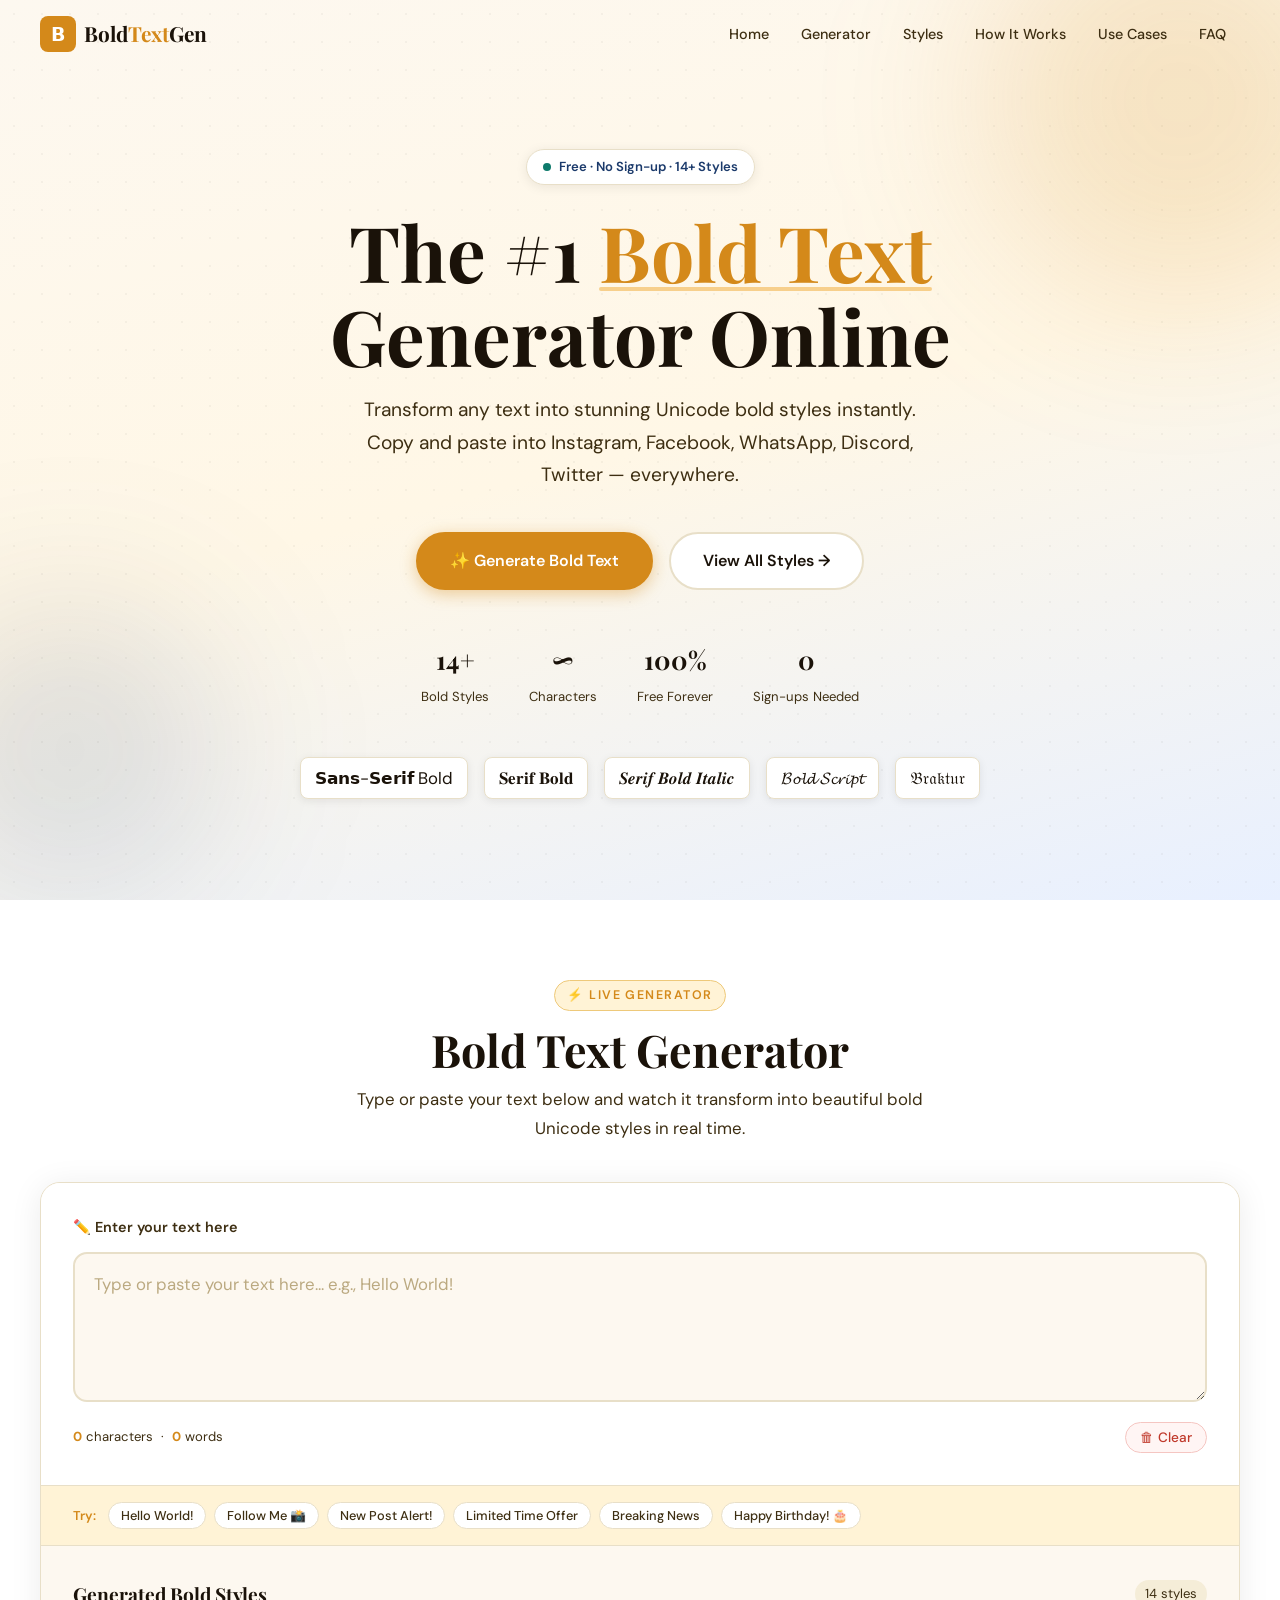
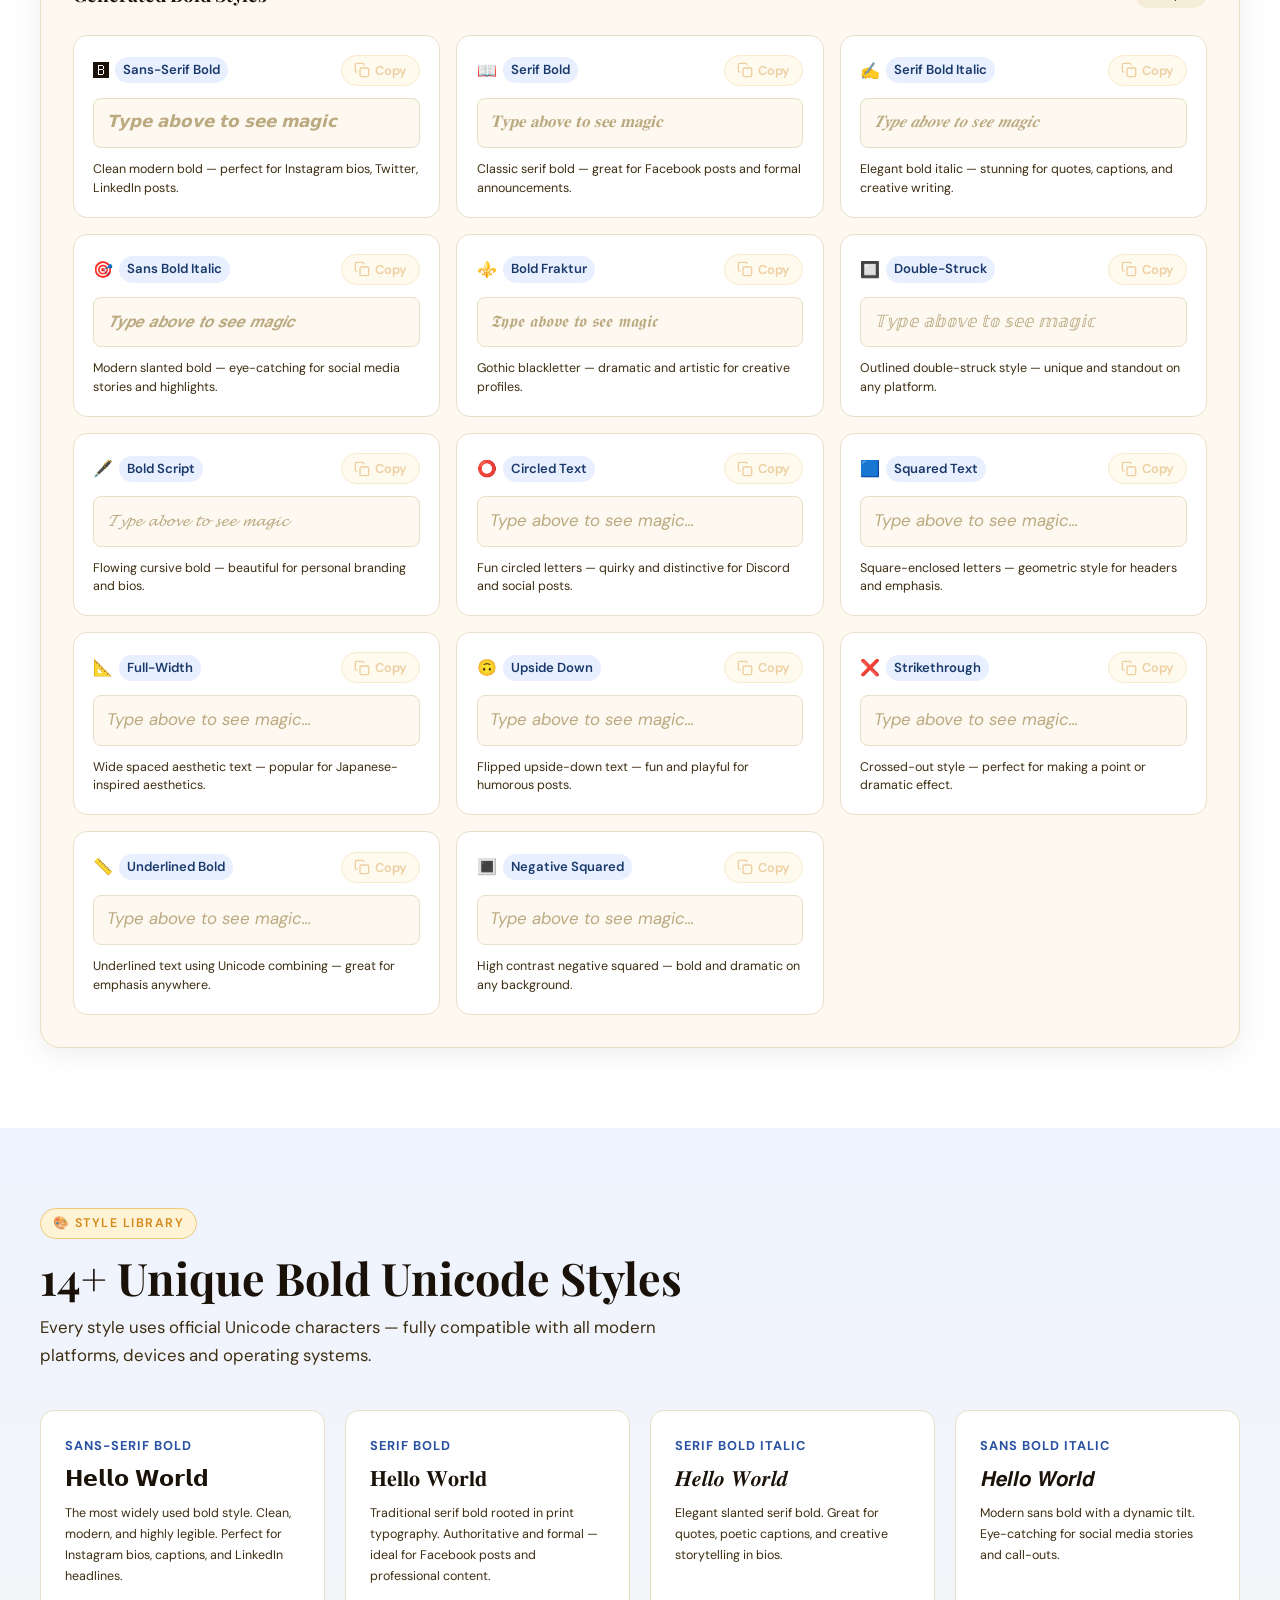
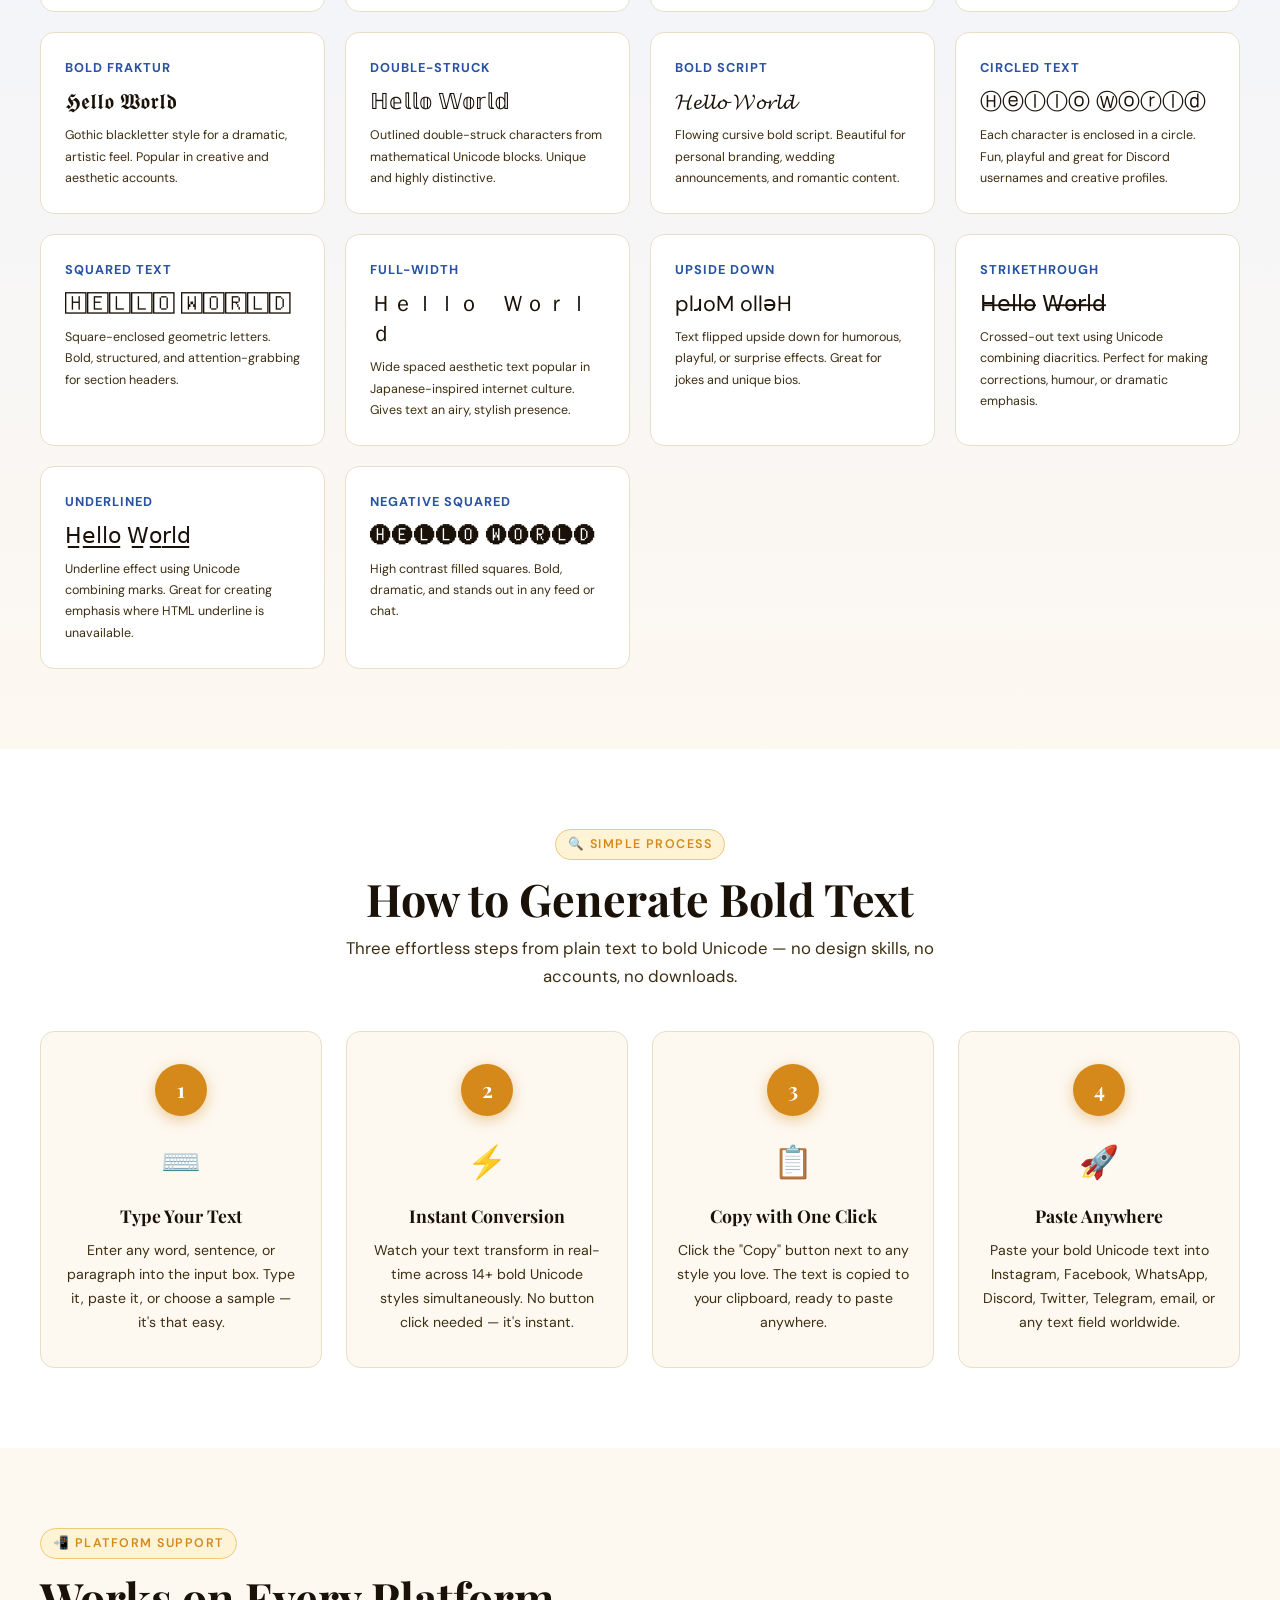
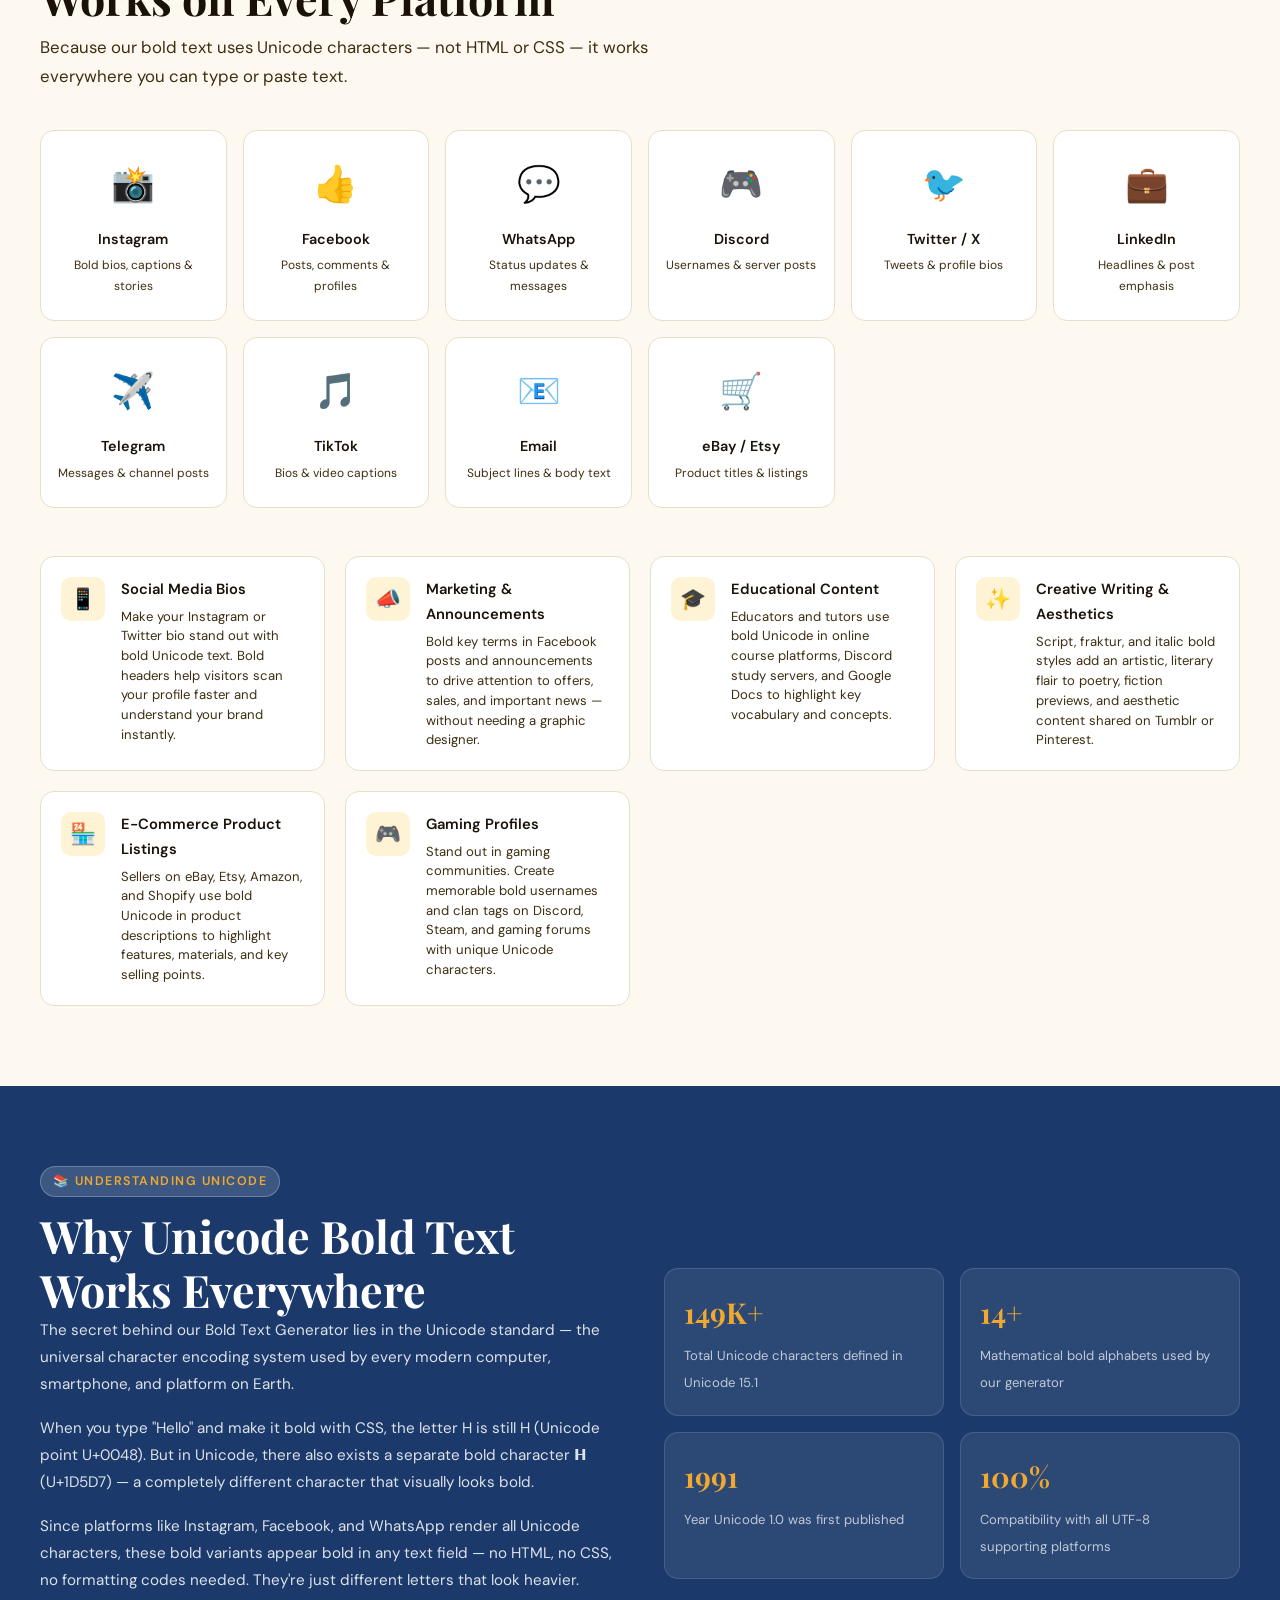
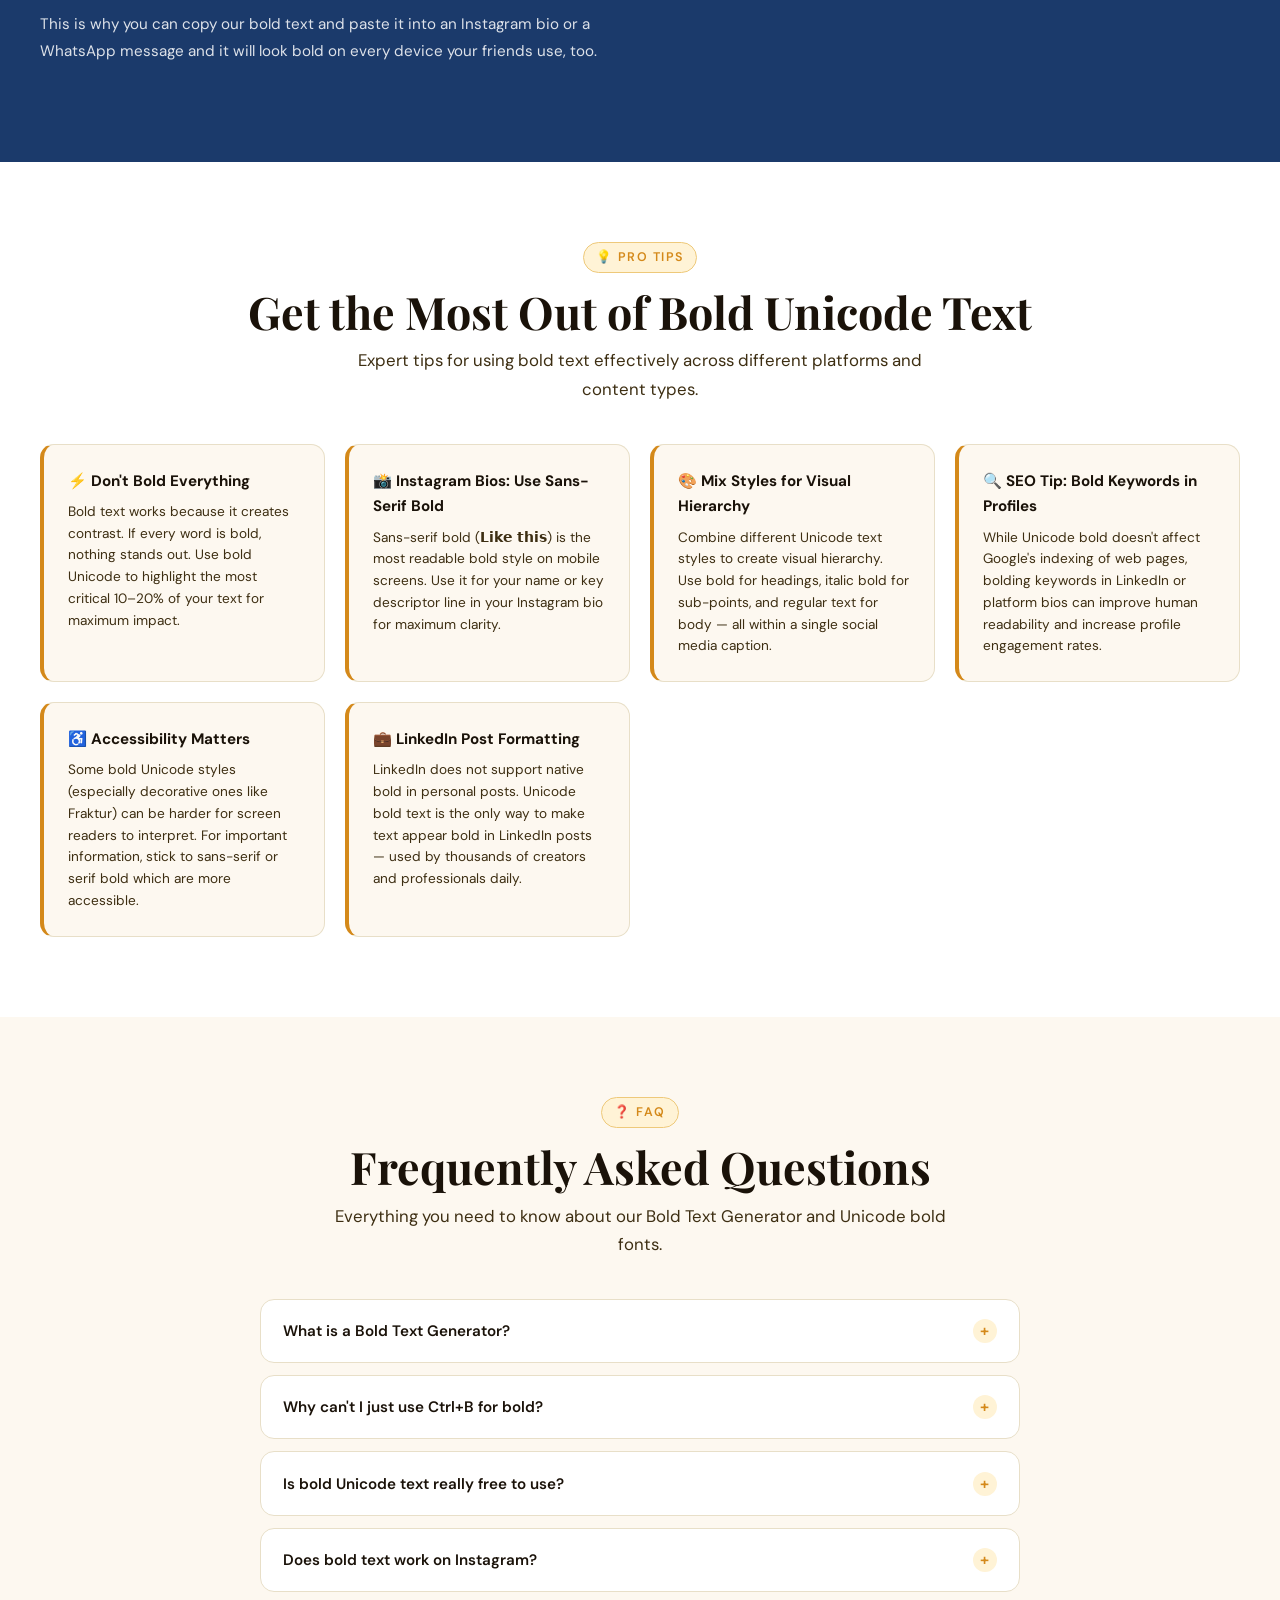
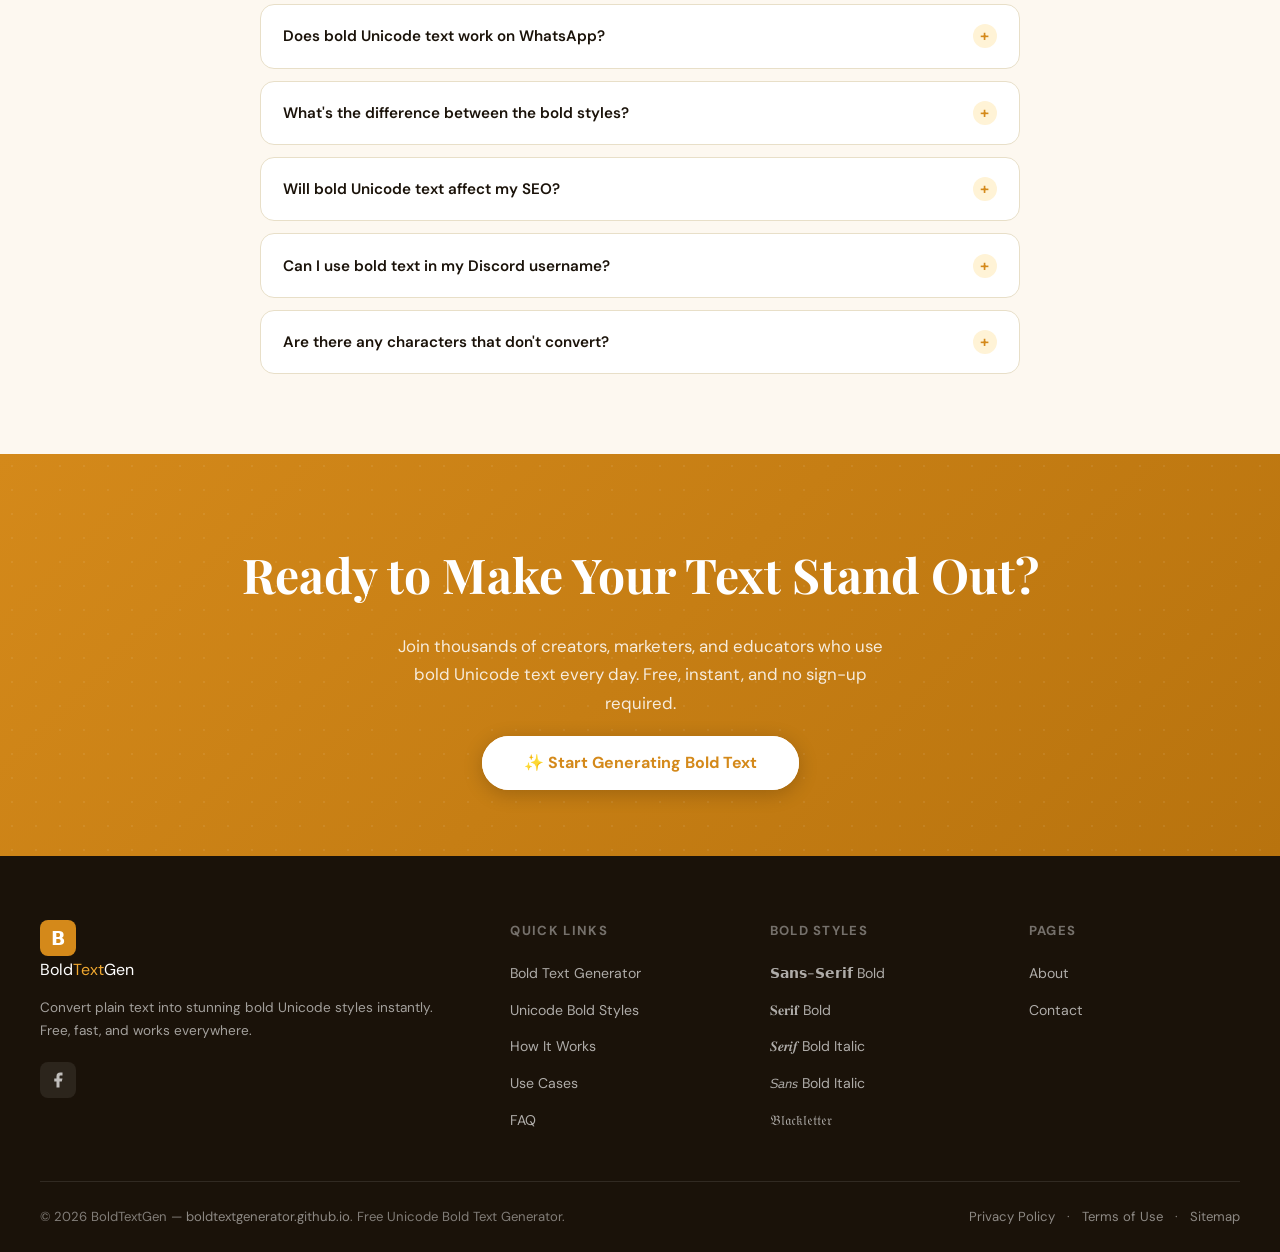
==== commit ac8a7730: "Update index.html" ====
--- a/index.html
+++ b/index.html
@@ -1,6 +1,15 @@
 <!DOCTYPE html>
 <html lang="en">
 <head>
+  <!-- Google tag (gtag.js) -->
+<script async src="https://www.googletagmanager.com/gtag/js?id=G-9NZPY1C185"></script>
+<script>
+  window.dataLayer = window.dataLayer || [];
+  function gtag(){dataLayer.push(arguments);}
+  gtag('js', new Date());
+
+  gtag('config', 'G-9NZPY1C185');
+</script>
   <meta charset="UTF-8" />
   <meta name="viewport" content="width=device-width, initial-scale=1.0" />
   <title>Bold Text Generator — Free Unicode Bold Fonts for Instagram, Facebook & More</title>
